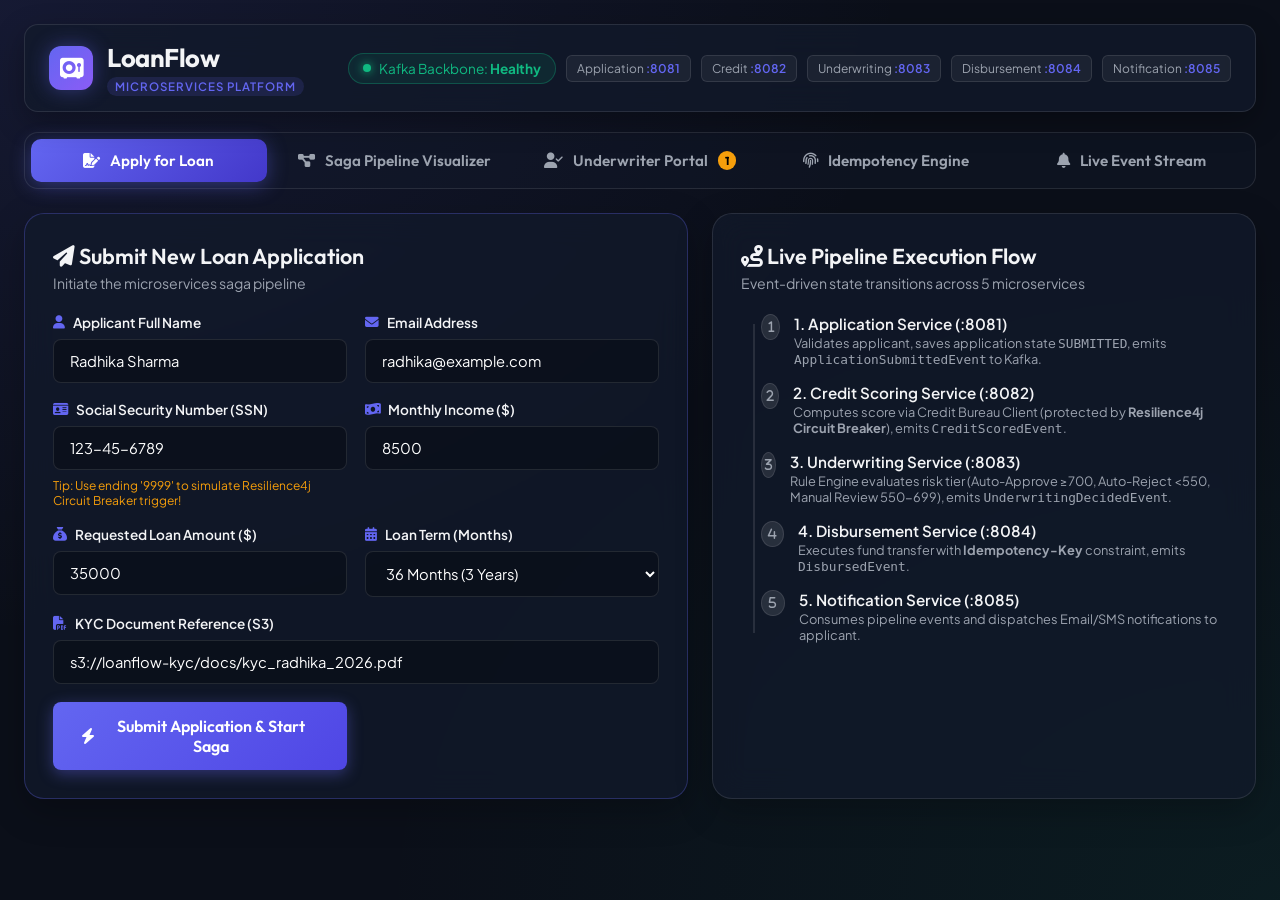
==== frontend/index.html @ d10fabea "v1" ====
<!DOCTYPE html>
<html lang="en">
<head>
    <meta charset="UTF-8">
    <meta name="viewport" content="width=device-width, initial-scale=1.0">
    <title>LoanFlow — Microservices Loan Origination & Underwriting Platform</title>
    <!-- Google Fonts & FontAwesome -->
    <link rel="preconnect" href="https://fonts.googleapis.com">
    <link rel="preconnect" href="https://fonts.gstatic.com" crossorigin>
    <link href="https://fonts.googleapis.com/css2?family=Outfit:wght@300;400;500;600;700&family=Plus+Jakarta+Sans:wght@400;500;600;700&display=swap" rel="stylesheet">
    <link rel="stylesheet" href="https://cdnjs.cloudflare.com/ajax/libs/font-awesome/6.4.0/css/all.min.css">
    <link rel="stylesheet" href="styles.css">
</head>
<body>
    <!-- App Container -->
    <div class="app-container">
        <!-- Sidebar Header / Brand -->
        <header class="navbar">
            <div class="brand">
                <div class="brand-icon">
                    <i class="fa-solid fa-vault"></i>
                </div>
                <div class="brand-text">
                    <h1>LoanFlow</h1>
                    <span class="brand-badge">Microservices Platform</span>
                </div>
            </div>

            <!-- Global Status Bar -->
            <div class="pipeline-status-bar">
                <div class="status-indicator active">
                    <span class="pulse-dot"></span>
                    <span>Kafka Backbone: <strong>Healthy</strong></span>
                </div>
                <div class="service-pill" title="Port 8081">Application <span>:8081</span></div>
                <div class="service-pill" title="Port 8082">Credit <span>:8082</span></div>
                <div class="service-pill" title="Port 8083">Underwriting <span>:8083</span></div>
                <div class="service-pill" title="Port 8084">Disbursement <span>:8084</span></div>
                <div class="service-pill" title="Port 8085">Notification <span>:8085</span></div>
            </div>
        </header>

        <!-- Navigation Tabs -->
        <nav class="tab-navigation">
            <button class="nav-btn active" data-tab="apply">
                <i class="fa-solid fa-file-signature"></i> Apply for Loan
            </button>
            <button class="nav-btn" data-tab="tracker">
                <i class="fa-solid fa-diagram-project"></i> Saga Pipeline Visualizer
            </button>
            <button class="nav-btn" data-tab="underwriting">
                <i class="fa-solid fa-user-check"></i> Underwriter Portal
                <span class="badge-count" id="pendingReviewCount">1</span>
            </button>
            <button class="nav-btn" data-tab="idempotency">
                <i class="fa-solid fa-fingerprint"></i> Idempotency Engine
            </button>
            <button class="nav-btn" data-tab="notifications">
                <i class="fa-solid fa-bell"></i> Live Event Stream
            </button>
        </nav>

        <!-- Main Content Body -->
        <main class="main-content">

            <!-- TAB 1: APPLY FOR LOAN -->
            <section id="tab-apply" class="tab-page active">
                <div class="grid-2col">
                    <div class="card card-glow">
                        <div class="card-header">
                            <h2><i class="fa-solid fa-paper-plane"></i> Submit New Loan Application</h2>
                            <p>Initiate the microservices saga pipeline</p>
                        </div>
                        <form id="loanForm" class="form-grid">
                            <div class="form-group">
                                <label for="applicantName"><i class="fa-solid fa-user"></i> Applicant Full Name</label>
                                <input type="text" id="applicantName" placeholder="e.g. Radhika Sharma" value="Radhika Sharma" required>
                            </div>
                            <div class="form-group">
                                <label for="applicantEmail"><i class="fa-solid fa-envelope"></i> Email Address</label>
                                <input type="email" id="applicantEmail" placeholder="radhika@example.com" value="radhika@example.com" required>
                            </div>
                            <div class="form-group">
                                <label for="applicantSsn"><i class="fa-solid fa-id-card"></i> Social Security Number (SSN)</label>
                                <input type="text" id="applicantSsn" placeholder="XXX-XX-6789" value="123-45-6789" required>
                                <small class="hint">Tip: Use ending '9999' to simulate Resilience4j Circuit Breaker trigger!</small>
                            </div>
                            <div class="form-group">
                                <label for="monthlyIncome"><i class="fa-solid fa-money-bill-wave"></i> Monthly Income ($)</label>
                                <input type="number" id="monthlyIncome" placeholder="8500" value="8500" required>
                            </div>
                            <div class="form-group">
                                <label for="requestedAmount"><i class="fa-solid fa-sack-dollar"></i> Requested Loan Amount ($)</label>
                                <input type="number" id="requestedAmount" placeholder="35000" value="35000" required>
                            </div>
                            <div class="form-group">
                                <label for="loanTerm"><i class="fa-solid fa-calendar-days"></i> Loan Term (Months)</label>
                                <select id="loanTerm">
                                    <option value="12">12 Months (1 Year)</option>
                                    <option value="24">24 Months (2 Years)</option>
                                    <option value="36" selected>36 Months (3 Years)</option>
                                    <option value="60">60 Months (5 Years)</option>
                                </select>
                            </div>
                            <div class="form-group full-width">
                                <label for="kycDocumentRef"><i class="fa-solid fa-file-pdf"></i> KYC Document Reference (S3)</label>
                                <input type="text" id="kycDocumentRef" value="s3://loanflow-kyc/docs/kyc_radhika_2026.pdf" readonly>
                            </div>
                            <div class="form-actions full-width">
                                <button type="submit" class="btn btn-primary btn-lg" id="submitAppBtn">
                                    <i class="fa-solid fa-bolt"></i> Submit Application & Start Saga
                                </button>
                            </div>
                        </form>
                    </div>

                    <!-- Quick Pipeline Preview -->
                    <div class="card card-dark">
                        <div class="card-header">
                            <h2><i class="fa-solid fa-route"></i> Live Pipeline Execution Flow</h2>
                            <p>Event-driven state transitions across 5 microservices</p>
                        </div>
                        <div class="timeline-stepper">
                            <div class="step-item" id="step-submitted">
                                <div class="step-icon"><i class="fa-solid fa-1"></i></div>
                                <div class="step-content">
                                    <h4>1. Application Service (:8081)</h4>
                                    <p>Validates applicant, saves application state <code>SUBMITTED</code>, emits <code>ApplicationSubmittedEvent</code> to Kafka.</p>
                                </div>
                            </div>
                            <div class="step-item" id="step-credit">
                                <div class="step-icon"><i class="fa-solid fa-2"></i></div>
                                <div class="step-content">
                                    <h4>2. Credit Scoring Service (:8082)</h4>
                                    <p>Computes score via Credit Bureau Client (protected by <strong>Resilience4j Circuit Breaker</strong>), emits <code>CreditScoredEvent</code>.</p>
                                </div>
                            </div>
                            <div class="step-item" id="step-underwriting">
                                <div class="step-icon"><i class="fa-solid fa-3"></i></div>
                                <div class="step-content">
                                    <h4>3. Underwriting Service (:8083)</h4>
                                    <p>Rule Engine evaluates risk tier (Auto-Approve ≥700, Auto-Reject &lt;550, Manual Review 550-699), emits <code>UnderwritingDecidedEvent</code>.</p>
                                </div>
                            </div>
                            <div class="step-item" id="step-disbursement">
                                <div class="step-icon"><i class="fa-solid fa-4"></i></div>
                                <div class="step-content">
                                    <h4>4. Disbursement Service (:8084)</h4>
                                    <p>Executes fund transfer with <strong>Idempotency-Key</strong> constraint, emits <code>DisbursedEvent</code>.</p>
                                </div>
                            </div>
                            <div class="step-item" id="step-notification">
                                <div class="step-icon"><i class="fa-solid fa-5"></i></div>
                                <div class="step-content">
                                    <h4>5. Notification Service (:8085)</h4>
                                    <p>Consumes pipeline events and dispatches Email/SMS notifications to applicant.</p>
                                </div>
                            </div>
                        </div>
                    </div>
                </div>
            </section>

            <!-- TAB 2: SAGA PIPELINE VISUALIZER -->
            <section id="tab-tracker" class="tab-page">
                <div class="card card-glow">
                    <div class="card-header flex-between">
                        <div>
                            <h2><i class="fa-solid fa-diagram-project"></i> Active Application Saga Pipeline Visualizer</h2>
                            <p>Track real-time event propagation and state transitions across Kafka topics</p>
                        </div>
                        <div class="action-buttons">
                            <button class="btn btn-secondary btn-sm" id="refreshApplicationsBtn">
                                <i class="fa-solid fa-rotate-right"></i> Refresh Applications
                            </button>
                        </div>
                    </div>

                    <!-- Application Selector -->
                    <div class="app-selector-bar">
                        <label><i class="fa-solid fa-list-check"></i> Select Application ID:</label>
                        <select id="activeAppSelector" class="select-styled">
                            <!-- Populated dynamically -->
                        </select>
                    </div>

                    <!-- Visual Stage Stepper Cards -->
                    <div class="saga-visualizer-grid" id="sagaVisualizerGrid">
                        <!-- Rendered by JS -->
                    </div>

                    <!-- Event Payload JSON Inspection -->
                    <div class="json-inspector-box">
                        <div class="json-header">
                            <span><i class="fa-solid fa-code"></i> Live Kafka Topic Event Payload (JSON)</span>
                            <span class="topic-tag" id="currentTopicTag">Topic: loan-application-submitted</span>
                        </div>
                        <pre id="jsonPayloadDisplay">Select an application above to inspect the emitted Kafka event data.</pre>
                    </div>
                </div>
            </section>

            <!-- TAB 3: UNDERWRITER PORTAL -->
            <section id="tab-underwriting" class="tab-page">
                <div class="card">
                    <div class="card-header">
                        <h2><i class="fa-solid fa-user-check"></i> Underwriter Manual Review Portal</h2>
                        <p>Evaluate applications flagged in score range <strong>550 – 699</strong> requiring human decision</p>
                    </div>

                    <div class="table-responsive">
                        <table class="data-table">
                            <thead>
                                <tr>
                                    <th>App ID</th>
                                    <th>Applicant</th>
                                    <th>Credit Score</th>
                                    <th>Income ($)</th>
                                    <th>Requested ($)</th>
                                    <th>Status</th>
                                    <th>Action</th>
                                </tr>
                            </thead>
                            <tbody id="underwritingTableBody">
                                <!-- Populated dynamically -->
                            </tbody>
                        </table>
                    </div>
                </div>

                <!-- Decision Modal / Card -->
                <div class="card card-glow margin-top" id="manualDecisionCard" style="display:none;">
                    <div class="card-header">
                        <h3><i class="fa-solid fa-gavel"></i> Manual Underwriting Decision Form</h3>
                        <p id="decidingAppLabel">Application #102 — Applicant: Radhika Sharma</p>
                    </div>
                    <form id="manualDecisionForm" class="form-grid">
                        <input type="hidden" id="modalAppId">
                        <div class="form-group">
                            <label><i class="fa-solid fa-scale-balanced"></i> Decision Status</label>
                            <select id="decisionStatus">
                                <option value="APPROVED">APPROVED</option>
                                <option value="REJECTED">REJECTED</option>
                            </select>
                        </div>
                        <div class="form-group">
                            <label><i class="fa-solid fa-dollar-sign"></i> Approved Loan Amount ($)</label>
                            <input type="number" id="decisionApprovedAmount" value="30000">
                        </div>
                        <div class="form-group">
                            <label><i class="fa-solid fa-percent"></i> Interest Rate (%)</label>
                            <input type="number" step="0.1" id="decisionInterestRate" value="6.8">
                        </div>
                        <div class="form-group full-width">
                            <label><i class="fa-solid fa-comment-medical"></i> Decision Notes</label>
                            <textarea id="decisionNotes" rows="2">Approved after manual verification of tax returns and steady monthly income.</textarea>
                        </div>
                        <div class="form-actions full-width">
                            <button type="submit" class="btn btn-success"><i class="fa-solid fa-check"></i> Submit Decision & Emit Event</button>
                        </div>
                    </form>
                </div>
            </section>

            <!-- TAB 4: IDEMPOTENCY ENGINE -->
            <section id="tab-idempotency" class="tab-page">
                <div class="card card-glow">
                    <div class="card-header">
                        <h2><i class="fa-solid fa-fingerprint"></i> Financial Idempotency Engine & Retry Simulator</h2>
                        <p>Demonstrates how the Disbursement Service prevents duplicate transfers using <code>Idempotency-Key</code></p>
                    </div>

                    <div class="idempotency-demo-grid">
                        <div class="idempotency-control-card">
                            <h3><i class="fa-solid fa-vial"></i> Test Transfer Request</h3>
                            <form id="idempotencyForm" class="form-grid">
                                <div class="form-group full-width">
                                    <label><i class="fa-solid fa-key"></i> Idempotency-Key Header</label>
                                    <input type="text" id="idemKeyInput" value="IDEM-TEST-884920" required>
                                </div>
                                <div class="form-group">
                                    <label>Application ID</label>
                                    <input type="number" id="idemAppId" value="101" required>
                                </div>
                                <div class="form-group">
                                    <label>Disbursement Amount ($)</label>
                                    <input type="number" id="idemAmount" value="35000" required>
                                </div>
                                <div class="form-group full-width">
                                    <label>Bank Account Number</label>
                                    <input type="text" id="idemAccount" value="ACCT-9876543210" required>
                                </div>
                                <div class="form-actions full-width gap-10">
                                    <button type="submit" class="btn btn-primary" id="sendIdemBtn">
                                        <i class="fa-solid fa-paper-plane"></i> Send Disbursement Request #1
                                    </button>
                                    <button type="button" class="btn btn-warning" id="retryIdemBtn">
                                        <i class="fa-solid fa-arrows-rotate"></i> Simulate Network Retry (Same Key)
                                    </button>
                                </div>
                            </form>
                        </div>

                        <!-- Response Console -->
                        <div class="idempotency-console-card">
                            <h3><i class="fa-solid fa-terminal"></i> Disbursement Engine Response Console</h3>
                            <div class="console-box" id="idemConsoleBox">
                                <div class="console-line info">[System] Idempotency Engine ready. Send a request above to test.</div>
                            </div>
                        </div>
                    </div>
                </div>
            </section>

            <!-- TAB 5: LIVE NOTIFICATION FEED -->
            <section id="tab-notifications" class="tab-page">
                <div class="card">
                    <div class="card-header flex-between">
                        <div>
                            <h2><i class="fa-solid fa-bell"></i> Asynchronous Notification Event Stream</h2>
                            <p>Live messages dispatched by Notification Service listening to Kafka topics</p>
                        </div>
                        <button class="btn btn-secondary btn-sm" id="clearNotificationsBtn">
                            <i class="fa-solid fa-trash"></i> Clear Stream
                        </button>
                    </div>

                    <div class="notification-stream" id="notificationStream">
                        <!-- Populated dynamically -->
                    </div>
                </div>
            </section>

        </main>
    </div>

    <script src="app.js"></script>
</body>
</html>
---- frontend/styles.css ----
/* ==========================================================================
   LoanFlow Modern UI Design System
   ========================================================================== */

:root {
    --bg-dark: #0b0f19;
    --bg-card: rgba(18, 26, 43, 0.75);
    --bg-card-hover: rgba(26, 37, 60, 0.85);
    --border-color: rgba(255, 255, 255, 0.1);
    --border-glow: rgba(99, 102, 241, 0.3);
    
    --primary: #6366f1;
    --primary-hover: #4f46e5;
    --primary-glow: rgba(99, 102, 241, 0.4);
    
    --success: #10b981;
    --success-bg: rgba(16, 185, 129, 0.15);
    --warning: #f59e0b;
    --warning-bg: rgba(245, 158, 11, 0.15);
    --danger: #ef4444;
    --danger-bg: rgba(239, 68, 68, 0.15);
    --info: #3b82f6;

    --text-main: #f3f4f6;
    --text-muted: #9ca3af;
    --text-dim: #6b7280;

    --font-heading: 'Outfit', sans-serif;
    --font-body: 'Plus Jakarta Sans', sans-serif;
    
    --radius-sm: 8px;
    --radius-md: 14px;
    --radius-lg: 20px;
    --transition: all 0.25s cubic-bezier(0.4, 0, 0.2, 1);
}

* {
    margin: 0;
    padding: 0;
    box-sizing: border-box;
}

body {
    font-family: var(--font-body);
    background: var(--bg-dark);
    color: var(--text-main);
    min-height: 100vh;
    background-image: 
        radial-gradient(at 0% 0%, rgba(99, 102, 241, 0.12) 0px, transparent 50%),
        radial-gradient(at 100% 100%, rgba(16, 185, 129, 0.08) 0px, transparent 50%);
    background-attachment: fixed;
}

.app-container {
    max-width: 1380px;
    margin: 0 auto;
    padding: 24px;
}

/* Navbar & Brand */
.navbar {
    display: flex;
    justify-content: space-between;
    align-items: center;
    padding: 16px 24px;
    background: var(--bg-card);
    backdrop-filter: blur(16px);
    border: 1px solid var(--border-color);
    border-radius: var(--radius-md);
    margin-bottom: 20px;
    box-shadow: 0 10px 30px rgba(0, 0, 0, 0.3);
}

.brand {
    display: flex;
    align-items: center;
    gap: 14px;
}

.brand-icon {
    width: 44px;
    height: 44px;
    background: linear-gradient(135deg, var(--primary), #8b5cf6);
    border-radius: 12px;
    display: flex;
    align-items: center;
    justify-content: center;
    font-size: 1.3rem;
    color: #fff;
    box-shadow: 0 0 20px var(--primary-glow);
}

.brand-text h1 {
    font-family: var(--font-heading);
    font-size: 1.6rem;
    font-weight: 700;
    letter-spacing: -0.5px;
}

.brand-badge {
    font-size: 0.72rem;
    text-transform: uppercase;
    letter-spacing: 1px;
    color: var(--primary);
    background: rgba(99, 102, 241, 0.15);
    padding: 2px 8px;
    border-radius: 20px;
    font-weight: 600;
}

.pipeline-status-bar {
    display: flex;
    align-items: center;
    gap: 10px;
}

.status-indicator {
    display: flex;
    align-items: center;
    gap: 8px;
    font-size: 0.85rem;
    background: rgba(16, 185, 129, 0.1);
    border: 1px solid rgba(16, 185, 129, 0.3);
    color: var(--success);
    padding: 6px 14px;
    border-radius: 30px;
}

.pulse-dot {
    width: 8px;
    height: 8px;
    background-color: var(--success);
    border-radius: 50%;
    box-shadow: 0 0 10px var(--success);
    animation: pulse 1.8s infinite;
}

@keyframes pulse {
    0% { transform: scale(0.95); box-shadow: 0 0 0 0 rgba(16, 185, 129, 0.7); }
    70% { transform: scale(1); box-shadow: 0 0 0 8px rgba(16, 185, 129, 0); }
    100% { transform: scale(0.95); box-shadow: 0 0 0 0 rgba(16, 185, 129, 0); }
}

.service-pill {
    font-size: 0.75rem;
    background: rgba(255, 255, 255, 0.05);
    border: 1px solid var(--border-color);
    padding: 5px 10px;
    border-radius: 6px;
    color: var(--text-muted);
}
.service-pill span {
    color: var(--primary);
    font-weight: 600;
}

/* Tabs Navigation */
.tab-navigation {
    display: flex;
    gap: 10px;
    margin-bottom: 24px;
    background: rgba(18, 26, 43, 0.4);
    padding: 6px;
    border-radius: var(--radius-md);
    border: 1px solid var(--border-color);
}

.nav-btn {
    flex: 1;
    display: flex;
    align-items: center;
    justify-content: center;
    gap: 10px;
    padding: 12px 18px;
    background: transparent;
    border: none;
    color: var(--text-muted);
    font-family: var(--font-heading);
    font-size: 0.95rem;
    font-weight: 600;
    border-radius: 10px;
    cursor: pointer;
    transition: var(--transition);
}

.nav-btn:hover {
    color: var(--text-main);
    background: rgba(255, 255, 255, 0.05);
}

.nav-btn.active {
    color: #fff;
    background: linear-gradient(135deg, var(--primary), #4338ca);
    box-shadow: 0 4px 20px var(--primary-glow);
}

.badge-count {
    background: var(--warning);
    color: #000;
    font-size: 0.72rem;
    font-weight: 700;
    padding: 2px 7px;
    border-radius: 10px;
}

/* Tab Sections */
.tab-page {
    display: none;
    animation: fadeIn 0.3s ease;
}

.tab-page.active {
    display: block;
}

@keyframes fadeIn {
    from { opacity: 0; transform: translateY(8px); }
    to { opacity: 1; transform: translateY(0); }
}

/* Cards & Layout */
.card {
    background: var(--bg-card);
    backdrop-filter: blur(16px);
    border: 1px solid var(--border-color);
    border-radius: var(--radius-lg);
    padding: 28px;
    box-shadow: 0 12px 35px rgba(0, 0, 0, 0.25);
    margin-bottom: 24px;
}

.card-glow {
    border-color: var(--border-glow);
}

.card-header {
    margin-bottom: 22px;
}
.card-header h2, .card-header h3 {
    font-family: var(--font-heading);
    font-size: 1.35rem;
    font-weight: 600;
    margin-bottom: 4px;
}
.card-header p {
    color: var(--text-muted);
    font-size: 0.88rem;
}

.grid-2col {
    display: grid;
    grid-template-columns: 1.1fr 0.9fr;
    gap: 24px;
}

/* Forms */
.form-grid {
    display: grid;
    grid-template-columns: 1fr 1fr;
    gap: 18px;
}

.form-group {
    display: flex;
    flex-direction: column;
    gap: 8px;
}

.form-group.full-width {
    grid-column: 1 / -1;
}

.form-group label {
    font-size: 0.85rem;
    font-weight: 600;
    color: var(--text-main);
    display: flex;
    align-items: center;
    gap: 8px;
}
.form-group label i {
    color: var(--primary);
}

input, select, textarea {
    width: 100%;
    padding: 12px 16px;
    background: rgba(11, 15, 25, 0.7);
    border: 1px solid var(--border-color);
    border-radius: var(--radius-sm);
    color: #fff;
    font-family: var(--font-body);
    font-size: 0.92rem;
    transition: var(--transition);
}

input:focus, select:focus, textarea:focus {
    outline: none;
    border-color: var(--primary);
    box-shadow: 0 0 12px var(--primary-glow);
}

.hint {
    font-size: 0.75rem;
    color: var(--warning);
}

/* Buttons */
.btn {
    display: inline-flex;
    align-items: center;
    justify-content: center;
    gap: 8px;
    padding: 12px 22px;
    font-family: var(--font-heading);
    font-size: 0.92rem;
    font-weight: 600;
    border-radius: var(--radius-sm);
    border: none;
    cursor: pointer;
    transition: var(--transition);
}

.btn-primary {
    background: linear-gradient(135deg, var(--primary), var(--primary-hover));
    color: #fff;
    box-shadow: 0 4px 15px var(--primary-glow);
}
.btn-primary:hover {
    transform: translateY(-2px);
    box-shadow: 0 6px 22px var(--primary-glow);
}

.btn-success {
    background: linear-gradient(135deg, #10b981, #059669);
    color: #fff;
}

.btn-warning {
    background: linear-gradient(135deg, #f59e0b, #d97706);
    color: #000;
}

.btn-secondary {
    background: rgba(255, 255, 255, 0.08);
    color: var(--text-main);
}
.btn-secondary:hover {
    background: rgba(255, 255, 255, 0.15);
}

.btn-sm {
    padding: 8px 14px;
    font-size: 0.82rem;
}

.btn-lg {
    padding: 14px 28px;
    font-size: 1rem;
    width: 100%;
}

/* Stepper Timeline */
.timeline-stepper {
    display: flex;
    flex-direction: column;
    gap: 16px;
    position: relative;
    padding-left: 20px;
}
.timeline-stepper::before {
    content: '';
    position: absolute;
    left: 12px;
    top: 10px;
    bottom: 10px;
    width: 2px;
    background: var(--border-color);
}

.step-item {
    display: flex;
    gap: 14px;
    position: relative;
    z-index: 1;
}

.step-icon {
    width: 26px;
    height: 26px;
    background: rgba(255, 255, 255, 0.1);
    border: 1px solid var(--border-color);
    border-radius: 50%;
    display: flex;
    align-items: center;
    justify-content: center;
    font-size: 0.75rem;
    font-weight: 700;
    color: var(--text-muted);
}

.step-item.completed .step-icon {
    background: var(--success);
    color: #fff;
    border-color: var(--success);
}
.step-item.active .step-icon {
    background: var(--primary);
    color: #fff;
    box-shadow: 0 0 12px var(--primary);
}

.step-content h4 {
    font-size: 0.95rem;
    font-weight: 600;
    margin-bottom: 2px;
}
.step-content p {
    font-size: 0.8rem;
    color: var(--text-muted);
}

/* Saga Visualizer */
.app-selector-bar {
    display: flex;
    align-items: center;
    gap: 14px;
    margin-bottom: 24px;
    background: rgba(11, 15, 25, 0.6);
    padding: 12px 18px;
    border-radius: var(--radius-sm);
    border: 1px solid var(--border-color);
}

.select-styled {
    width: auto;
    min-width: 260px;
}

.saga-visualizer-grid {
    display: grid;
    grid-template-columns: repeat(4, 1fr);
    gap: 16px;
    margin-bottom: 24px;
}

.saga-node-card {
    background: rgba(11, 15, 25, 0.6);
    border: 1px solid var(--border-color);
    border-radius: var(--radius-md);
    padding: 18px;
    transition: var(--transition);
}

.saga-node-card.success {
    border-color: var(--success);
    background: rgba(16, 185, 129, 0.05);
}
.saga-node-card.warning {
    border-color: var(--warning);
    background: rgba(245, 158, 11, 0.05);
}
.saga-node-card.danger {
    border-color: var(--danger);
    background: rgba(239, 68, 68, 0.05);
}

.node-header {
    display: flex;
    justify-content: space-between;
    align-items: center;
    margin-bottom: 12px;
}
.node-title {
    font-size: 0.9rem;
    font-weight: 600;
}
.badge-status {
    font-size: 0.7rem;
    font-weight: 700;
    padding: 3px 8px;
    border-radius: 12px;
    text-transform: uppercase;
}
.badge-status.success { background: var(--success-bg); color: var(--success); }
.badge-status.warning { background: var(--warning-bg); color: var(--warning); }
.badge-status.danger { background: var(--danger-bg); color: var(--danger); }

.node-body {
    font-size: 0.82rem;
    color: var(--text-muted);
    display: flex;
    flex-direction: column;
    gap: 6px;
}

.json-inspector-box {
    background: #060911;
    border: 1px solid var(--border-color);
    border-radius: var(--radius-md);
    padding: 16px;
}

.json-header {
    display: flex;
    justify-content: space-between;
    margin-bottom: 10px;
    font-size: 0.85rem;
    color: var(--text-muted);
}
.topic-tag {
    color: var(--primary);
    font-weight: 600;
}

pre {
    font-family: monospace;
    font-size: 0.85rem;
    color: #38bdf8;
    overflow-x: auto;
    white-space: pre-wrap;
}

/* Data Table */
.table-responsive {
    overflow-x: auto;
}

.data-table {
    width: 100%;
    border-collapse: collapse;
    font-size: 0.9rem;
}

.data-table th, .data-table td {
    padding: 14px 18px;
    text-align: left;
    border-bottom: 1px solid var(--border-color);
}

.data-table th {
    background: rgba(255, 255, 255, 0.03);
    color: var(--text-muted);
    font-weight: 600;
    font-size: 0.82rem;
    text-transform: uppercase;
}

/* Idempotency Console */
.idempotency-demo-grid {
    display: grid;
    grid-template-columns: 1fr 1fr;
    gap: 24px;
}

.console-box {
    background: #060911;
    border: 1px solid var(--border-color);
    border-radius: var(--radius-sm);
    padding: 14px;
    font-family: monospace;
    font-size: 0.85rem;
    min-height: 280px;
    max-height: 380px;
    overflow-y: auto;
}

.console-line {
    margin-bottom: 8px;
    line-height: 1.4;
}
.console-line.info { color: #38bdf8; }
.console-line.success { color: var(--success); }
.console-line.warning { color: var(--warning); font-weight: bold; }
.console-line.error { color: var(--danger); }

/* Notifications Stream */
.notification-stream {
    display: flex;
    flex-direction: column;
    gap: 12px;
}

.notification-card {
    display: flex;
    align-items: flex-start;
    gap: 14px;
    background: rgba(11, 15, 25, 0.6);
    border: 1px solid var(--border-color);
    border-radius: var(--radius-md);
    padding: 16px;
    transition: var(--transition);
}

.notification-icon {
    width: 36px;
    height: 36px;
    border-radius: 10px;
    background: rgba(99, 102, 241, 0.15);
    color: var(--primary);
    display: flex;
    align-items: center;
    justify-content: center;
    font-size: 1rem;
    flex-shrink: 0;
}

.notification-content h5 {
    font-size: 0.9rem;
    font-weight: 600;
    margin-bottom: 4px;
}
.notification-content p {
    font-size: 0.83rem;
    color: var(--text-muted);
    margin-bottom: 6px;
}
.notification-meta {
    font-size: 0.72rem;
    color: var(--text-dim);
}

.flex-between {
    display: flex;
    justify-content: space-between;
    align-items: center;
}
.gap-10 { gap: 10px; }
.margin-top { margin-top: 24px; }
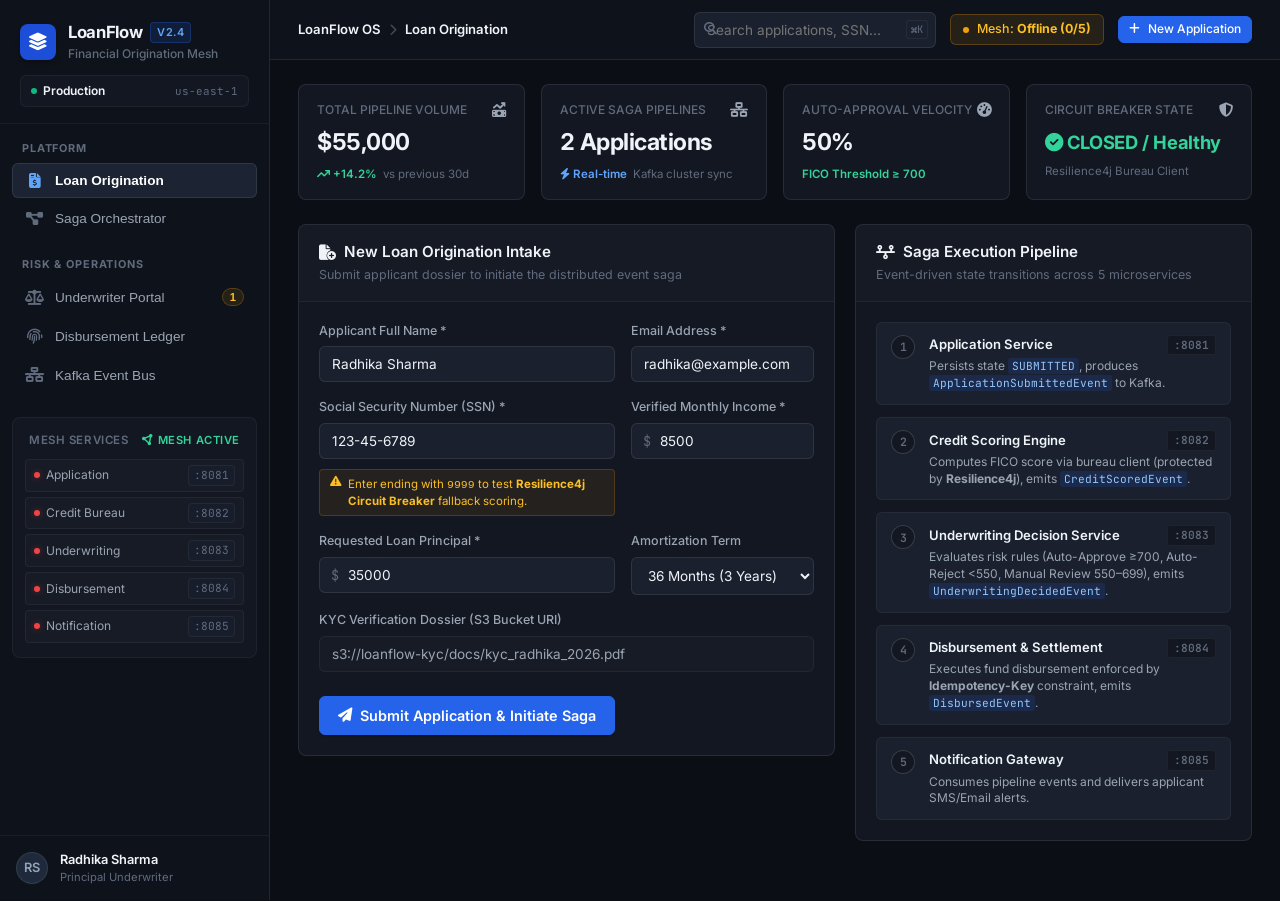
==== commit 2b5c8390: "entity persistence and scoring logic fix" ====
--- a/frontend/index.html
+++ b/frontend/index.html
@@ -3,334 +3,547 @@
 <head>
     <meta charset="UTF-8">
     <meta name="viewport" content="width=device-width, initial-scale=1.0">
-    <title>LoanFlow — Microservices Loan Origination & Underwriting Platform</title>
+    <title>LoanFlow — Enterprise Loan Origination & Underwriting Platform</title>
     <!-- Google Fonts & FontAwesome -->
     <link rel="preconnect" href="https://fonts.googleapis.com">
     <link rel="preconnect" href="https://fonts.gstatic.com" crossorigin>
-    <link href="https://fonts.googleapis.com/css2?family=Outfit:wght@300;400;500;600;700&family=Plus+Jakarta+Sans:wght@400;500;600;700&display=swap" rel="stylesheet">
+    <link href="https://fonts.googleapis.com/css2?family=Inter:wght@300;400;500;600;700&family=JetBrains+Mono:wght@400;500;600&display=swap" rel="stylesheet">
     <link rel="stylesheet" href="https://cdnjs.cloudflare.com/ajax/libs/font-awesome/6.4.0/css/all.min.css">
     <link rel="stylesheet" href="styles.css">
 </head>
 <body>
-    <!-- App Container -->
-    <div class="app-container">
-        <!-- Sidebar Header / Brand -->
-        <header class="navbar">
-            <div class="brand">
-                <div class="brand-icon">
-                    <i class="fa-solid fa-vault"></i>
-                </div>
-                <div class="brand-text">
-                    <h1>LoanFlow</h1>
-                    <span class="brand-badge">Microservices Platform</span>
+    <div class="app-layout">
+        <!-- ================================================================
+             1. Left Navigation Sidebar
+             ================================================================ -->
+        <aside class="app-sidebar">
+            <div class="sidebar-header">
+                <div class="brand-wrapper">
+                    <div class="brand-emblem">
+                        <i class="fa-solid fa-layer-group"></i>
+                    </div>
+                    <div class="brand-details">
+                        <div class="brand-title">
+                            LoanFlow
+                            <span class="brand-version">v2.4</span>
+                        </div>
+                        <span class="brand-subtitle">Financial Origination Mesh</span>
+                    </div>
+                </div>
+
+                <div class="env-badge">
+                    <span class="env-indicator">
+                        <span class="env-dot"></span>
+                        Production
+                    </span>
+                    <span style="font-family:var(--font-mono); font-size:0.68rem; color:var(--text-tertiary);">us-east-1</span>
                 </div>
             </div>
 
-            <!-- Global Status Bar -->
-            <div class="pipeline-status-bar">
-                <div class="status-indicator active">
-                    <span class="pulse-dot"></span>
-                    <span>Kafka Backbone: <strong>Healthy</strong></span>
-                </div>
-                <div class="service-pill" title="Port 8081">Application <span>:8081</span></div>
-                <div class="service-pill" title="Port 8082">Credit <span>:8082</span></div>
-                <div class="service-pill" title="Port 8083">Underwriting <span>:8083</span></div>
-                <div class="service-pill" title="Port 8084">Disbursement <span>:8084</span></div>
-                <div class="service-pill" title="Port 8085">Notification <span>:8085</span></div>
+            <nav class="sidebar-nav">
+                <div>
+                    <div class="nav-group-title">Platform</div>
+                    <div class="nav-group">
+                        <button class="nav-link nav-btn active" data-tab="apply">
+                            <i class="fa-solid fa-file-invoice-dollar"></i>
+                            <span>Loan Origination</span>
+                        </button>
+                        <button class="nav-link nav-btn" data-tab="tracker">
+                            <i class="fa-solid fa-diagram-project"></i>
+                            <span>Saga Orchestrator</span>
+                        </button>
+                    </div>
+                </div>
+
+                <div>
+                    <div class="nav-group-title">Risk & Operations</div>
+                    <div class="nav-group">
+                        <button class="nav-link nav-btn" data-tab="underwriting">
+                            <i class="fa-solid fa-scale-balanced"></i>
+                            <span>Underwriter Portal</span>
+                            <span class="nav-badge-pill" id="pendingReviewCount">1</span>
+                        </button>
+                        <button class="nav-link nav-btn" data-tab="idempotency">
+                            <i class="fa-solid fa-fingerprint"></i>
+                            <span>Disbursement Ledger</span>
+                        </button>
+                        <button class="nav-link nav-btn" data-tab="notifications">
+                            <i class="fa-solid fa-network-wired"></i>
+                            <span>Kafka Event Bus</span>
+                        </button>
+                    </div>
+                </div>
+
+                <!-- Microservices Mesh Topology -->
+                <div class="topology-panel">
+                    <div class="topology-header">
+                        <span>Mesh Services</span>
+                        <span class="mesh-status-indicator"><i class="fa-solid fa-circle-nodes"></i> Mesh Active</span>
+                    </div>
+                    <div class="service-list">
+                        <div class="service-row" id="pill-8081" title="Application Service">
+                            <div class="svc-meta">
+                                <span class="svc-dot"></span>
+                                <span>Application</span>
+                            </div>
+                            <span class="svc-port">:8081</span>
+                        </div>
+                        <div class="service-row" id="pill-8082" title="Credit Scoring Service">
+                            <div class="svc-meta">
+                                <span class="svc-dot"></span>
+                                <span>Credit Bureau</span>
+                            </div>
+                            <span class="svc-port">:8082</span>
+                        </div>
+                        <div class="service-row" id="pill-8083" title="Underwriting Service">
+                            <div class="svc-meta">
+                                <span class="svc-dot"></span>
+                                <span>Underwriting</span>
+                            </div>
+                            <span class="svc-port">:8083</span>
+                        </div>
+                        <div class="service-row" id="pill-8084" title="Disbursement Service">
+                            <div class="svc-meta">
+                                <span class="svc-dot"></span>
+                                <span>Disbursement</span>
+                            </div>
+                            <span class="svc-port">:8084</span>
+                        </div>
+                        <div class="service-row" id="pill-8085" title="Notification Service">
+                            <div class="svc-meta">
+                                <span class="svc-dot"></span>
+                                <span>Notification</span>
+                            </div>
+                            <span class="svc-port">:8085</span>
+                        </div>
+                    </div>
+                </div>
+            </nav>
+
+            <div class="sidebar-footer">
+                <div class="user-avatar">RS</div>
+                <div class="user-info">
+                    <span class="user-name">Radhika Sharma</span>
+                    <span class="user-role">Principal Underwriter</span>
+                </div>
             </div>
-        </header>
-
-        <!-- Navigation Tabs -->
-        <nav class="tab-navigation">
-            <button class="nav-btn active" data-tab="apply">
-                <i class="fa-solid fa-file-signature"></i> Apply for Loan
-            </button>
-            <button class="nav-btn" data-tab="tracker">
-                <i class="fa-solid fa-diagram-project"></i> Saga Pipeline Visualizer
-            </button>
-            <button class="nav-btn" data-tab="underwriting">
-                <i class="fa-solid fa-user-check"></i> Underwriter Portal
-                <span class="badge-count" id="pendingReviewCount">1</span>
-            </button>
-            <button class="nav-btn" data-tab="idempotency">
-                <i class="fa-solid fa-fingerprint"></i> Idempotency Engine
-            </button>
-            <button class="nav-btn" data-tab="notifications">
-                <i class="fa-solid fa-bell"></i> Live Event Stream
-            </button>
-        </nav>
-
-        <!-- Main Content Body -->
-        <main class="main-content">
-
-            <!-- TAB 1: APPLY FOR LOAN -->
-            <section id="tab-apply" class="tab-page active">
-                <div class="grid-2col">
-                    <div class="card card-glow">
+        </aside>
+
+        <!-- ================================================================
+             2. Main Application Workspace
+             ================================================================ -->
+        <main class="app-main">
+            <!-- Topbar -->
+            <header class="app-topbar">
+                <div class="topbar-left">
+                    <div class="breadcrumb-trail">
+                        <span>LoanFlow OS</span>
+                        <i class="fa-solid fa-chevron-right breadcrumb-separator"></i>
+                        <span id="activeBreadcrumbLabel">Loan Origination</span>
+                    </div>
+                </div>
+
+                <div class="topbar-right">
+                    <div class="quick-search-box">
+                        <i class="fa-solid fa-magnifying-glass"></i>
+                        <input type="text" class="quick-search-input" placeholder="Search applications, SSN...">
+                        <span class="kbd-shortcut">⌘K</span>
+                    </div>
+
+                    <div class="global-health-tag active" id="globalBackendStatus">
+                        <span class="health-pulse-dot"></span>
+                        <span id="backendStatusText">Mesh: <strong>Online (5/5)</strong></span>
+                    </div>
+
+                    <button class="btn btn-primary btn-sm" id="topbarNewAppBtn">
+                        <i class="fa-solid fa-plus"></i> New Application
+                    </button>
+                </div>
+            </header>
+
+            <div class="content-container">
+                <!-- KPI Metrics Summary Strip -->
+                <section class="kpi-strip">
+                    <div class="kpi-card">
+                        <div class="kpi-title-row">
+                            <span>TOTAL PIPELINE VOLUME</span>
+                            <i class="fa-solid fa-money-bill-trend-up kpi-icon"></i>
+                        </div>
+                        <div class="kpi-value" id="kpiTotalVolume">$110,000</div>
+                        <div class="kpi-meta">
+                            <span class="kpi-tag-good"><i class="fa-solid fa-arrow-trend-up"></i> +14.2%</span>
+                            <span>vs previous 30d</span>
+                        </div>
+                    </div>
+
+                    <div class="kpi-card">
+                        <div class="kpi-title-row">
+                            <span>ACTIVE SAGA PIPELINES</span>
+                            <i class="fa-solid fa-network-wired kpi-icon"></i>
+                        </div>
+                        <div class="kpi-value" id="kpiActiveCount">2 Applications</div>
+                        <div class="kpi-meta">
+                            <span class="kpi-tag-info"><i class="fa-solid fa-bolt"></i> Real-time</span>
+                            <span>Kafka cluster sync</span>
+                        </div>
+                    </div>
+
+                    <div class="kpi-card">
+                        <div class="kpi-title-row">
+                            <span>AUTO-APPROVAL VELOCITY</span>
+                            <i class="fa-solid fa-gauge-high kpi-icon"></i>
+                        </div>
+                        <div class="kpi-value" id="kpiApprovalRate">75.0%</div>
+                        <div class="kpi-meta">
+                            <span class="kpi-tag-good">FICO Threshold ≥ 700</span>
+                        </div>
+                    </div>
+
+                    <div class="kpi-card">
+                        <div class="kpi-title-row">
+                            <span>CIRCUIT BREAKER STATE</span>
+                            <i class="fa-solid fa-shield-halved kpi-icon"></i>
+                        </div>
+                        <div class="kpi-value" style="font-size:1.15rem; color:var(--status-success-text); padding-top:4px;" id="kpiCircuitBreaker">
+                            <i class="fa-solid fa-circle-check"></i> CLOSED / Healthy
+                        </div>
+                        <div class="kpi-meta">
+                            <span>Resilience4j Bureau Client</span>
+                        </div>
+                    </div>
+                </section>
+
+                <!-- ============================================================
+                     TAB 1: LOAN ORIGINATION INTAKE
+                     ============================================================ -->
+                <section id="tab-apply" class="tab-page active">
+                    <div class="grid-2col">
+                        <!-- Left: Intake Form -->
+                        <div class="card">
+                            <div class="card-header">
+                                <div class="card-header-left">
+                                    <h3><i class="fa-solid fa-file-circle-plus"></i> New Loan Origination Intake</h3>
+                                    <p>Submit applicant dossier to initiate the distributed event saga</p>
+                                </div>
+                            </div>
+                            <div class="card-body">
+                                <form id="loanForm" class="form-grid">
+                                    <div class="form-group">
+                                        <label for="applicantName">Applicant Full Name *</label>
+                                        <input type="text" id="applicantName" placeholder="e.g. Radhika Sharma" value="Radhika Sharma" required>
+                                    </div>
+
+                                    <div class="form-group">
+                                        <label for="applicantEmail">Email Address *</label>
+                                        <input type="email" id="applicantEmail" placeholder="applicant@domain.com" value="radhika@example.com" required>
+                                    </div>
+
+                                    <div class="form-group">
+                                        <label for="applicantSsn">Social Security Number (SSN) *</label>
+                                        <input type="text" id="applicantSsn" placeholder="123-45-6789" value="123-45-6789" required>
+                                        <div class="hint-callout warning">
+                                            <i class="fa-solid fa-triangle-exclamation"></i>
+                                            <span>Enter ending with <code>9999</code> to test <strong>Resilience4j Circuit Breaker</strong> fallback scoring.</span>
+                                        </div>
+                                    </div>
+
+                                    <div class="form-group">
+                                        <label for="monthlyIncome">Verified Monthly Income *</label>
+                                        <div class="input-with-prefix">
+                                            <span class="input-prefix">$</span>
+                                            <input type="number" id="monthlyIncome" placeholder="8500" value="8500" required>
+                                        </div>
+                                    </div>
+
+                                    <div class="form-group">
+                                        <label for="requestedAmount">Requested Loan Principal *</label>
+                                        <div class="input-with-prefix">
+                                            <span class="input-prefix">$</span>
+                                            <input type="number" id="requestedAmount" placeholder="35000" value="35000" required>
+                                        </div>
+                                    </div>
+
+                                    <div class="form-group">
+                                        <label for="loanTerm">Amortization Term</label>
+                                        <select id="loanTerm">
+                                            <option value="12">12 Months (1 Year)</option>
+                                            <option value="24">24 Months (2 Years)</option>
+                                            <option value="36" selected>36 Months (3 Years)</option>
+                                            <option value="60">60 Months (5 Years)</option>
+                                        </select>
+                                    </div>
+
+                                    <div class="form-group full-width">
+                                        <label for="kycDocumentRef">KYC Verification Dossier (S3 Bucket URI)</label>
+                                        <input type="text" id="kycDocumentRef" value="s3://loanflow-kyc/docs/kyc_radhika_2026.pdf" readonly>
+                                    </div>
+
+                                    <div class="form-actions full-width">
+                                        <button type="submit" class="btn btn-primary btn-lg" id="submitAppBtn" style="width:100%;">
+                                            <i class="fa-solid fa-paper-plane"></i> Submit Application & Initiate Saga
+                                        </button>
+                                    </div>
+                                </form>
+                            </div>
+                        </div>
+
+                        <!-- Right: Pipeline State Machine Stepper -->
+                        <div class="card">
+                            <div class="card-header">
+                                <div class="card-header-left">
+                                    <h3><i class="fa-solid fa-timeline"></i> Saga Execution Pipeline</h3>
+                                    <p>Event-driven state transitions across 5 microservices</p>
+                                </div>
+                            </div>
+                            <div class="card-body">
+                                <div class="execution-stepper">
+                                    <div class="exec-step" id="step-submitted">
+                                        <div class="step-seq">1</div>
+                                        <div class="step-details">
+                                            <h4>Application Service <span class="step-port-tag">:8081</span></h4>
+                                            <p>Persists state <code>SUBMITTED</code>, produces <code>ApplicationSubmittedEvent</code> to Kafka.</p>
+                                        </div>
+                                    </div>
+
+                                    <div class="exec-step" id="step-credit">
+                                        <div class="step-seq">2</div>
+                                        <div class="step-details">
+                                            <h4>Credit Scoring Engine <span class="step-port-tag">:8082</span></h4>
+                                            <p>Computes FICO score via bureau client (protected by <strong>Resilience4j</strong>), emits <code>CreditScoredEvent</code>.</p>
+                                        </div>
+                                    </div>
+
+                                    <div class="exec-step" id="step-underwriting">
+                                        <div class="step-seq">3</div>
+                                        <div class="step-details">
+                                            <h4>Underwriting Decision Service <span class="step-port-tag">:8083</span></h4>
+                                            <p>Evaluates risk rules (Auto-Approve ≥700, Auto-Reject &lt;550, Manual Review 550–699), emits <code>UnderwritingDecidedEvent</code>.</p>
+                                        </div>
+                                    </div>
+
+                                    <div class="exec-step" id="step-disbursement">
+                                        <div class="step-seq">4</div>
+                                        <div class="step-details">
+                                            <h4>Disbursement & Settlement <span class="step-port-tag">:8084</span></h4>
+                                            <p>Executes fund disbursement enforced by <strong>Idempotency-Key</strong> constraint, emits <code>DisbursedEvent</code>.</p>
+                                        </div>
+                                    </div>
+
+                                    <div class="exec-step" id="step-notification">
+                                        <div class="step-seq">5</div>
+                                        <div class="step-details">
+                                            <h4>Notification Gateway <span class="step-port-tag">:8085</span></h4>
+                                            <p>Consumes pipeline events and delivers applicant SMS/Email alerts.</p>
+                                        </div>
+                                    </div>
+                                </div>
+                            </div>
+                        </div>
+                    </div>
+                </section>
+
+                <!-- ============================================================
+                     TAB 2: SAGA PIPELINE VISUALIZER
+                     ============================================================ -->
+                <section id="tab-tracker" class="tab-page">
+                    <div class="card">
                         <div class="card-header">
-                            <h2><i class="fa-solid fa-paper-plane"></i> Submit New Loan Application</h2>
-                            <p>Initiate the microservices saga pipeline</p>
-                        </div>
-                        <form id="loanForm" class="form-grid">
-                            <div class="form-group">
-                                <label for="applicantName"><i class="fa-solid fa-user"></i> Applicant Full Name</label>
-                                <input type="text" id="applicantName" placeholder="e.g. Radhika Sharma" value="Radhika Sharma" required>
-                            </div>
-                            <div class="form-group">
-                                <label for="applicantEmail"><i class="fa-solid fa-envelope"></i> Email Address</label>
-                                <input type="email" id="applicantEmail" placeholder="radhika@example.com" value="radhika@example.com" required>
-                            </div>
-                            <div class="form-group">
-                                <label for="applicantSsn"><i class="fa-solid fa-id-card"></i> Social Security Number (SSN)</label>
-                                <input type="text" id="applicantSsn" placeholder="XXX-XX-6789" value="123-45-6789" required>
-                                <small class="hint">Tip: Use ending '9999' to simulate Resilience4j Circuit Breaker trigger!</small>
-                            </div>
-                            <div class="form-group">
-                                <label for="monthlyIncome"><i class="fa-solid fa-money-bill-wave"></i> Monthly Income ($)</label>
-                                <input type="number" id="monthlyIncome" placeholder="8500" value="8500" required>
-                            </div>
-                            <div class="form-group">
-                                <label for="requestedAmount"><i class="fa-solid fa-sack-dollar"></i> Requested Loan Amount ($)</label>
-                                <input type="number" id="requestedAmount" placeholder="35000" value="35000" required>
-                            </div>
-                            <div class="form-group">
-                                <label for="loanTerm"><i class="fa-solid fa-calendar-days"></i> Loan Term (Months)</label>
-                                <select id="loanTerm">
-                                    <option value="12">12 Months (1 Year)</option>
-                                    <option value="24">24 Months (2 Years)</option>
-                                    <option value="36" selected>36 Months (3 Years)</option>
-                                    <option value="60">60 Months (5 Years)</option>
+                            <div class="card-header-left">
+                                <h3><i class="fa-solid fa-diagram-project"></i> Distributed Transaction Trace</h3>
+                                <p>Inspect distributed saga orchestration and Kafka event payloads in real-time</p>
+                            </div>
+                            <div>
+                                <button class="btn btn-secondary btn-sm" id="refreshApplicationsBtn">
+                                    <i class="fa-solid fa-rotate-right"></i> Refresh
+                                </button>
+                            </div>
+                        </div>
+
+                        <div class="saga-toolbar">
+                            <div class="app-selector-group">
+                                <label><i class="fa-solid fa-hashtag"></i> Active Application:</label>
+                                <select id="activeAppSelector" class="select-styled">
+                                    <!-- Populated dynamically -->
                                 </select>
                             </div>
-                            <div class="form-group full-width">
-                                <label for="kycDocumentRef"><i class="fa-solid fa-file-pdf"></i> KYC Document Reference (S3)</label>
-                                <input type="text" id="kycDocumentRef" value="s3://loanflow-kyc/docs/kyc_radhika_2026.pdf" readonly>
-                            </div>
-                            <div class="form-actions full-width">
-                                <button type="submit" class="btn btn-primary btn-lg" id="submitAppBtn">
-                                    <i class="fa-solid fa-bolt"></i> Submit Application & Start Saga
+                        </div>
+
+                        <!-- 4 Stage Cards -->
+                        <div class="saga-visualizer-grid" id="sagaVisualizerGrid">
+                            <!-- Populated dynamically -->
+                        </div>
+
+                        <!-- Kafka Event Payload JSON Viewer -->
+                        <div class="json-inspector-box">
+                            <div class="json-header">
+                                <span><i class="fa-solid fa-code"></i> Kafka Event Payload Inspector</span>
+                                <span class="topic-tag" id="currentTopicTag">Topic: loan-application-submitted</span>
+                            </div>
+                            <pre id="jsonPayloadDisplay">Select a stage node above to inspect the emitted Kafka JSON message.</pre>
+                        </div>
+                    </div>
+                </section>
+
+                <!-- ============================================================
+                     TAB 3: UNDERWRITING WORKBENCH
+                     ============================================================ -->
+                <section id="tab-underwriting" class="tab-page">
+                    <div class="card">
+                        <div class="card-header">
+                            <div class="card-header-left">
+                                <h3><i class="fa-solid fa-scale-balanced"></i> Credit Underwriter Review Queue</h3>
+                                <p>Applications flagged in fair score tier (550 – 699) requiring human adjudication</p>
+                            </div>
+                        </div>
+
+                        <div class="table-responsive">
+                            <table class="data-table">
+                                <thead>
+                                    <tr>
+                                        <th>Application ID</th>
+                                        <th>Borrower</th>
+                                        <th>Credit Score & Tier</th>
+                                        <th>Monthly Income</th>
+                                        <th>Loan Requested</th>
+                                        <th>Underwriting State</th>
+                                        <th>Decision Action</th>
+                                    </tr>
+                                </thead>
+                                <tbody id="underwritingTableBody">
+                                    <!-- Populated dynamically -->
+                                </tbody>
+                            </table>
+                        </div>
+                    </div>
+
+                    <!-- Manual Decision Card -->
+                    <div class="card decision-card" id="manualDecisionCard" style="display:none;">
+                        <div class="card-header">
+                            <div class="card-header-left">
+                                <h3><i class="fa-solid fa-gavel"></i> Manual Underwriting Adjudication</h3>
+                                <p id="decidingAppLabel">Application #102 — Applicant: Aman Gupta</p>
+                            </div>
+                        </div>
+                        <div class="card-body">
+                            <form id="manualDecisionForm" class="form-grid">
+                                <input type="hidden" id="modalAppId">
+                                <div class="form-group">
+                                    <label>Decision Determination</label>
+                                    <select id="decisionStatus">
+                                        <option value="APPROVED">APPROVE APPLICATION</option>
+                                        <option value="REJECTED">REJECT APPLICATION</option>
+                                    </select>
+                                </div>
+                                <div class="form-group">
+                                    <label>Authorized Loan Amount ($)</label>
+                                    <input type="number" id="decisionApprovedAmount" value="30000">
+                                </div>
+                                <div class="form-group">
+                                    <label>Authorized Interest Rate (%)</label>
+                                    <input type="number" step="0.1" id="decisionInterestRate" value="6.8">
+                                </div>
+                                <div class="form-group full-width">
+                                    <label>Underwriter Decision Notes & Audit Rationale</label>
+                                    <textarea id="decisionNotes" rows="2">Approved after manual verification of tax returns and steady monthly income.</textarea>
+                                </div>
+                                <div class="form-actions full-width">
+                                    <button type="submit" class="btn btn-success btn-lg" style="width:100%;">
+                                        <i class="fa-solid fa-check"></i> Submit Determination & Produce Kafka Event
+                                    </button>
+                                </div>
+                            </form>
+                        </div>
+                    </div>
+                </section>
+
+                <!-- ============================================================
+                     TAB 4: IDEMPOTENCY ENGINE & LEDGER
+                     ============================================================ -->
+                <section id="tab-idempotency" class="tab-page">
+                    <div class="card">
+                        <div class="card-header">
+                            <div class="card-header-left">
+                                <h3><i class="fa-solid fa-fingerprint"></i> Financial Idempotency Engine & Retry Simulator</h3>
+                                <p>Demonstrates RFC 7231 double-charge prevention using <code>Idempotency-Key</code> in PostgreSQL</p>
+                            </div>
+                        </div>
+
+                        <div class="idempotency-demo-grid">
+                            <!-- Left: Request form -->
+                            <div style="background:var(--surface-elevated); padding:18px; border-radius:var(--radius-sm); border:1px solid var(--border-subtle);">
+                                <h4 style="font-size:0.85rem; font-weight:600; margin-bottom:14px; color:var(--text-primary);">
+                                    <i class="fa-solid fa-flask"></i> Fund Disbursement Simulator
+                                </h4>
+                                <form id="idempotencyForm" class="form-grid">
+                                    <div class="form-group full-width">
+                                        <div style="display:flex; justify-content:space-between; align-items:center;">
+                                            <label><i class="fa-solid fa-key"></i> Idempotency-Key Header *</label>
+                                            <button type="button" class="btn btn-secondary btn-sm" id="genUuidBtn" style="padding:2px 8px; font-size:0.7rem;">
+                                                <i class="fa-solid fa-arrows-rotate"></i> New Key
+                                            </button>
+                                        </div>
+                                        <input type="text" id="idemKeyInput" value="IDEM-TEST-884920" style="font-family:var(--font-mono); font-size:0.8rem;" required>
+                                    </div>
+                                    <div class="form-group">
+                                        <label>Application ID</label>
+                                        <input type="number" id="idemAppId" value="101" required>
+                                    </div>
+                                    <div class="form-group">
+                                        <label>Disbursement Amount ($)</label>
+                                        <input type="number" id="idemAmount" value="35000" required>
+                                    </div>
+                                    <div class="form-group full-width">
+                                        <label>Target Bank Account</label>
+                                        <input type="text" id="idemAccount" value="ACCT-9876543210" style="font-family:var(--font-mono);" required>
+                                    </div>
+                                    <div class="form-actions full-width" style="display:flex; flex-direction:column; gap:8px;">
+                                        <button type="submit" class="btn btn-primary" id="sendIdemBtn" style="width:100%;">
+                                            <i class="fa-solid fa-paper-plane"></i> 1. Execute Disbursement Request
+                                        </button>
+                                        <button type="button" class="btn btn-warning" id="retryIdemBtn" style="width:100%;">
+                                            <i class="fa-solid fa-repeat"></i> 2. Simulate Network Retry (Same Key)
+                                        </button>
+                                    </div>
+                                </form>
+                            </div>
+
+                            <!-- Right: Console box -->
+                            <div>
+                                <h4 style="font-size:0.85rem; font-weight:600; margin-bottom:14px; color:var(--text-primary); display:flex; justify-content:space-between; align-items:center;">
+                                    <span><i class="fa-solid fa-terminal"></i> Disbursement Service Live Audit Console</span>
+                                    <span style="font-family:var(--font-mono); font-size:0.7rem; color:var(--text-tertiary);">Port :8084</span>
+                                </h4>
+                                <div class="console-box" id="idemConsoleBox">
+                                    <div class="console-line info">[System] Idempotency Engine operational. Submit a request on the left to verify idempotency logging.</div>
+                                </div>
+                            </div>
+                        </div>
+                    </div>
+                </section>
+
+                <!-- ============================================================
+                     TAB 5: NOTIFICATION FEED & EVENT BUS
+                     ============================================================ -->
+                <section id="tab-notifications" class="tab-page">
+                    <div class="card">
+                        <div class="card-header">
+                            <div class="card-header-left">
+                                <h3><i class="fa-solid fa-network-wired"></i> Kafka Distributed Event Consumer Stream</h3>
+                                <p>Live notification events consumed asynchronously from Apache Kafka topics</p>
+                            </div>
+                            <div>
+                                <button class="btn btn-secondary btn-sm" id="clearNotificationsBtn">
+                                    <i class="fa-solid fa-trash-can"></i> Clear Stream
                                 </button>
                             </div>
-                        </form>
-                    </div>
-
-                    <!-- Quick Pipeline Preview -->
-                    <div class="card card-dark">
-                        <div class="card-header">
-                            <h2><i class="fa-solid fa-route"></i> Live Pipeline Execution Flow</h2>
-                            <p>Event-driven state transitions across 5 microservices</p>
-                        </div>
-                        <div class="timeline-stepper">
-                            <div class="step-item" id="step-submitted">
-                                <div class="step-icon"><i class="fa-solid fa-1"></i></div>
-                                <div class="step-content">
-                                    <h4>1. Application Service (:8081)</h4>
-                                    <p>Validates applicant, saves application state <code>SUBMITTED</code>, emits <code>ApplicationSubmittedEvent</code> to Kafka.</p>
-                                </div>
-                            </div>
-                            <div class="step-item" id="step-credit">
-                                <div class="step-icon"><i class="fa-solid fa-2"></i></div>
-                                <div class="step-content">
-                                    <h4>2. Credit Scoring Service (:8082)</h4>
-                                    <p>Computes score via Credit Bureau Client (protected by <strong>Resilience4j Circuit Breaker</strong>), emits <code>CreditScoredEvent</code>.</p>
-                                </div>
-                            </div>
-                            <div class="step-item" id="step-underwriting">
-                                <div class="step-icon"><i class="fa-solid fa-3"></i></div>
-                                <div class="step-content">
-                                    <h4>3. Underwriting Service (:8083)</h4>
-                                    <p>Rule Engine evaluates risk tier (Auto-Approve ≥700, Auto-Reject &lt;550, Manual Review 550-699), emits <code>UnderwritingDecidedEvent</code>.</p>
-                                </div>
-                            </div>
-                            <div class="step-item" id="step-disbursement">
-                                <div class="step-icon"><i class="fa-solid fa-4"></i></div>
-                                <div class="step-content">
-                                    <h4>4. Disbursement Service (:8084)</h4>
-                                    <p>Executes fund transfer with <strong>Idempotency-Key</strong> constraint, emits <code>DisbursedEvent</code>.</p>
-                                </div>
-                            </div>
-                            <div class="step-item" id="step-notification">
-                                <div class="step-icon"><i class="fa-solid fa-5"></i></div>
-                                <div class="step-content">
-                                    <h4>5. Notification Service (:8085)</h4>
-                                    <p>Consumes pipeline events and dispatches Email/SMS notifications to applicant.</p>
-                                </div>
-                            </div>
-                        </div>
-                    </div>
-                </div>
-            </section>
-
-            <!-- TAB 2: SAGA PIPELINE VISUALIZER -->
-            <section id="tab-tracker" class="tab-page">
-                <div class="card card-glow">
-                    <div class="card-header flex-between">
-                        <div>
-                            <h2><i class="fa-solid fa-diagram-project"></i> Active Application Saga Pipeline Visualizer</h2>
-                            <p>Track real-time event propagation and state transitions across Kafka topics</p>
-                        </div>
-                        <div class="action-buttons">
-                            <button class="btn btn-secondary btn-sm" id="refreshApplicationsBtn">
-                                <i class="fa-solid fa-rotate-right"></i> Refresh Applications
-                            </button>
-                        </div>
-                    </div>
-
-                    <!-- Application Selector -->
-                    <div class="app-selector-bar">
-                        <label><i class="fa-solid fa-list-check"></i> Select Application ID:</label>
-                        <select id="activeAppSelector" class="select-styled">
+                        </div>
+
+                        <div class="notification-stream" id="notificationStream">
                             <!-- Populated dynamically -->
-                        </select>
-                    </div>
-
-                    <!-- Visual Stage Stepper Cards -->
-                    <div class="saga-visualizer-grid" id="sagaVisualizerGrid">
-                        <!-- Rendered by JS -->
-                    </div>
-
-                    <!-- Event Payload JSON Inspection -->
-                    <div class="json-inspector-box">
-                        <div class="json-header">
-                            <span><i class="fa-solid fa-code"></i> Live Kafka Topic Event Payload (JSON)</span>
-                            <span class="topic-tag" id="currentTopicTag">Topic: loan-application-submitted</span>
-                        </div>
-                        <pre id="jsonPayloadDisplay">Select an application above to inspect the emitted Kafka event data.</pre>
-                    </div>
-                </div>
-            </section>
-
-            <!-- TAB 3: UNDERWRITER PORTAL -->
-            <section id="tab-underwriting" class="tab-page">
-                <div class="card">
-                    <div class="card-header">
-                        <h2><i class="fa-solid fa-user-check"></i> Underwriter Manual Review Portal</h2>
-                        <p>Evaluate applications flagged in score range <strong>550 – 699</strong> requiring human decision</p>
-                    </div>
-
-                    <div class="table-responsive">
-                        <table class="data-table">
-                            <thead>
-                                <tr>
-                                    <th>App ID</th>
-                                    <th>Applicant</th>
-                                    <th>Credit Score</th>
-                                    <th>Income ($)</th>
-                                    <th>Requested ($)</th>
-                                    <th>Status</th>
-                                    <th>Action</th>
-                                </tr>
-                            </thead>
-                            <tbody id="underwritingTableBody">
-                                <!-- Populated dynamically -->
-                            </tbody>
-                        </table>
-                    </div>
-                </div>
-
-                <!-- Decision Modal / Card -->
-                <div class="card card-glow margin-top" id="manualDecisionCard" style="display:none;">
-                    <div class="card-header">
-                        <h3><i class="fa-solid fa-gavel"></i> Manual Underwriting Decision Form</h3>
-                        <p id="decidingAppLabel">Application #102 — Applicant: Radhika Sharma</p>
-                    </div>
-                    <form id="manualDecisionForm" class="form-grid">
-                        <input type="hidden" id="modalAppId">
-                        <div class="form-group">
-                            <label><i class="fa-solid fa-scale-balanced"></i> Decision Status</label>
-                            <select id="decisionStatus">
-                                <option value="APPROVED">APPROVED</option>
-                                <option value="REJECTED">REJECTED</option>
-                            </select>
-                        </div>
-                        <div class="form-group">
-                            <label><i class="fa-solid fa-dollar-sign"></i> Approved Loan Amount ($)</label>
-                            <input type="number" id="decisionApprovedAmount" value="30000">
-                        </div>
-                        <div class="form-group">
-                            <label><i class="fa-solid fa-percent"></i> Interest Rate (%)</label>
-                            <input type="number" step="0.1" id="decisionInterestRate" value="6.8">
-                        </div>
-                        <div class="form-group full-width">
-                            <label><i class="fa-solid fa-comment-medical"></i> Decision Notes</label>
-                            <textarea id="decisionNotes" rows="2">Approved after manual verification of tax returns and steady monthly income.</textarea>
-                        </div>
-                        <div class="form-actions full-width">
-                            <button type="submit" class="btn btn-success"><i class="fa-solid fa-check"></i> Submit Decision & Emit Event</button>
-                        </div>
-                    </form>
-                </div>
-            </section>
-
-            <!-- TAB 4: IDEMPOTENCY ENGINE -->
-            <section id="tab-idempotency" class="tab-page">
-                <div class="card card-glow">
-                    <div class="card-header">
-                        <h2><i class="fa-solid fa-fingerprint"></i> Financial Idempotency Engine & Retry Simulator</h2>
-                        <p>Demonstrates how the Disbursement Service prevents duplicate transfers using <code>Idempotency-Key</code></p>
-                    </div>
-
-                    <div class="idempotency-demo-grid">
-                        <div class="idempotency-control-card">
-                            <h3><i class="fa-solid fa-vial"></i> Test Transfer Request</h3>
-                            <form id="idempotencyForm" class="form-grid">
-                                <div class="form-group full-width">
-                                    <label><i class="fa-solid fa-key"></i> Idempotency-Key Header</label>
-                                    <input type="text" id="idemKeyInput" value="IDEM-TEST-884920" required>
-                                </div>
-                                <div class="form-group">
-                                    <label>Application ID</label>
-                                    <input type="number" id="idemAppId" value="101" required>
-                                </div>
-                                <div class="form-group">
-                                    <label>Disbursement Amount ($)</label>
-                                    <input type="number" id="idemAmount" value="35000" required>
-                                </div>
-                                <div class="form-group full-width">
-                                    <label>Bank Account Number</label>
-                                    <input type="text" id="idemAccount" value="ACCT-9876543210" required>
-                                </div>
-                                <div class="form-actions full-width gap-10">
-                                    <button type="submit" class="btn btn-primary" id="sendIdemBtn">
-                                        <i class="fa-solid fa-paper-plane"></i> Send Disbursement Request #1
-                                    </button>
-                                    <button type="button" class="btn btn-warning" id="retryIdemBtn">
-                                        <i class="fa-solid fa-arrows-rotate"></i> Simulate Network Retry (Same Key)
-                                    </button>
-                                </div>
-                            </form>
-                        </div>
-
-                        <!-- Response Console -->
-                        <div class="idempotency-console-card">
-                            <h3><i class="fa-solid fa-terminal"></i> Disbursement Engine Response Console</h3>
-                            <div class="console-box" id="idemConsoleBox">
-                                <div class="console-line info">[System] Idempotency Engine ready. Send a request above to test.</div>
-                            </div>
-                        </div>
-                    </div>
-                </div>
-            </section>
-
-            <!-- TAB 5: LIVE NOTIFICATION FEED -->
-            <section id="tab-notifications" class="tab-page">
-                <div class="card">
-                    <div class="card-header flex-between">
-                        <div>
-                            <h2><i class="fa-solid fa-bell"></i> Asynchronous Notification Event Stream</h2>
-                            <p>Live messages dispatched by Notification Service listening to Kafka topics</p>
-                        </div>
-                        <button class="btn btn-secondary btn-sm" id="clearNotificationsBtn">
-                            <i class="fa-solid fa-trash"></i> Clear Stream
-                        </button>
-                    </div>
-
-                    <div class="notification-stream" id="notificationStream">
-                        <!-- Populated dynamically -->
-                    </div>
-                </div>
-            </section>
-
+                        </div>
+                    </div>
+                </section>
+            </div>
         </main>
     </div>
 
--- a/frontend/styles.css
+++ b/frontend/styles.css
@@ -1,527 +1,1169 @@
 /* ==========================================================================
-   LoanFlow Modern UI Design System
+   LoanFlow Enterprise Design System — Fintech Banking Grade UI
+   Inspired by Stripe Dashboard, Linear & Blend Loan Origination Systems
    ========================================================================== */
 
+@import url('https://fonts.googleapis.com/css2?family=Inter:wght@300;400;500;600;700&family=JetBrains+Mono:wght@400;500;600&display=swap');
+
 :root {
-    --bg-dark: #0b0f19;
-    --bg-card: rgba(18, 26, 43, 0.75);
-    --bg-card-hover: rgba(26, 37, 60, 0.85);
-    --border-color: rgba(255, 255, 255, 0.1);
-    --border-glow: rgba(99, 102, 241, 0.3);
+    /* Neutral Enterprise Color Hierarchy */
+    --canvas-bg: #0b0e14;
+    --sidebar-bg: #0e121a;
+    --surface-card: #131722;
+    --surface-card-hover: #171d2b;
+    --surface-card-active: #1c2333;
+    --surface-elevated: #1a202e;
     
-    --primary: #6366f1;
-    --primary-hover: #4f46e5;
-    --primary-glow: rgba(99, 102, 241, 0.4);
+    /* Precision 1px Borders */
+    --border-subtle: rgba(255, 255, 255, 0.05);
+    --border-default: rgba(255, 255, 255, 0.09);
+    --border-strong: rgba(255, 255, 255, 0.16);
+    --border-focus: #3b82f6;
+
+    /* Typographic Hierarchy */
+    --text-primary: #f0f3f8;
+    --text-secondary: #9aa4b2;
+    --text-tertiary: #606b7d;
+    --text-disabled: #414a58;
     
-    --success: #10b981;
-    --success-bg: rgba(16, 185, 129, 0.15);
-    --warning: #f59e0b;
-    --warning-bg: rgba(245, 158, 11, 0.15);
-    --danger: #ef4444;
-    --danger-bg: rgba(239, 68, 68, 0.15);
-    --info: #3b82f6;
-
-    --text-main: #f3f4f6;
-    --text-muted: #9ca3af;
-    --text-dim: #6b7280;
-
-    --font-heading: 'Outfit', sans-serif;
-    --font-body: 'Plus Jakarta Sans', sans-serif;
+    /* Corporate Precision Accents (No cartoonish neon glows) */
+    --brand-primary: #2563eb;
+    --brand-primary-hover: #1d4ed8;
+    --brand-primary-subtle: rgba(37, 99, 235, 0.12);
+    --brand-primary-border: rgba(37, 99, 235, 0.35);
+
+    /* Financial State Accents */
+    --status-success: #10b981;
+    --status-success-bg: rgba(16, 185, 129, 0.1);
+    --status-success-border: rgba(16, 185, 129, 0.25);
+    --status-success-text: #34d399;
+
+    --status-warning: #f59e0b;
+    --status-warning-bg: rgba(245, 158, 11, 0.1);
+    --status-warning-border: rgba(245, 158, 11, 0.25);
+    --status-warning-text: #fbbf24;
+
+    --status-danger: #ef4444;
+    --status-danger-bg: rgba(239, 68, 68, 0.1);
+    --status-danger-border: rgba(239, 68, 68, 0.25);
+    --status-danger-text: #f87171;
+
+    --status-info: #0284c7;
+    --status-info-bg: rgba(2, 132, 199, 0.1);
+    --status-info-border: rgba(2, 132, 199, 0.25);
+    --status-info-text: #38bdf8;
+
+    /* Fonts & Radii */
+    --font-sans: 'Inter', -apple-system, BlinkMacSystemFont, "Segoe UI", Roboto, sans-serif;
+    --font-mono: 'JetBrains Mono', ui-monospace, SFMono-Regular, Menlo, monospace;
     
-    --radius-sm: 8px;
-    --radius-md: 14px;
-    --radius-lg: 20px;
-    --transition: all 0.25s cubic-bezier(0.4, 0, 0.2, 1);
-}
-
-* {
+    --radius-xs: 4px;
+    --radius-sm: 6px;
+    --radius-md: 8px;
+    --radius-lg: 12px;
+    --radius-xl: 16px;
+
+    /* Shadows: Subtle and Layered */
+    --shadow-subtle: 0 1px 3px rgba(0, 0, 0, 0.3), 0 1px 2px rgba(0, 0, 0, 0.24);
+    --shadow-card: 0 4px 12px rgba(0, 0, 0, 0.25);
+    --shadow-dropdown: 0 12px 28px rgba(0, 0, 0, 0.45), 0 2px 4px rgba(0, 0, 0, 0.2);
+
+    --transition: all 0.15s cubic-bezier(0.4, 0, 0.2, 1);
+}
+
+/* Base Styles */
+*, *::before, *::after {
     margin: 0;
     padding: 0;
     box-sizing: border-box;
 }
 
 body {
-    font-family: var(--font-body);
-    background: var(--bg-dark);
-    color: var(--text-main);
+    font-family: var(--font-sans);
+    background-color: var(--canvas-bg);
+    color: var(--text-primary);
     min-height: 100vh;
-    background-image: 
-        radial-gradient(at 0% 0%, rgba(99, 102, 241, 0.12) 0px, transparent 50%),
-        radial-gradient(at 100% 100%, rgba(16, 185, 129, 0.08) 0px, transparent 50%);
-    background-attachment: fixed;
-}
-
-.app-container {
-    max-width: 1380px;
-    margin: 0 auto;
-    padding: 24px;
-}
-
-/* Navbar & Brand */
-.navbar {
-    display: flex;
+    line-height: 1.5;
+    -webkit-font-smoothing: antialiased;
+    -moz-osx-font-smoothing: grayscale;
+    overflow-x: hidden;
+}
+
+/* App Layout Grid: Sidebar + Main Content */
+.app-layout {
+    display: flex;
+    min-height: 100vh;
+    background-color: var(--canvas-bg);
+}
+
+/* ==========================================================================
+   1. Left Navigation Sidebar
+   ========================================================================== */
+.app-sidebar {
+    width: 270px;
+    background-color: var(--sidebar-bg);
+    border-right: 1px solid var(--border-default);
+    display: flex;
+    flex-direction: column;
+    position: sticky;
+    top: 0;
+    height: 100vh;
+    z-index: 100;
+    flex-shrink: 0;
+}
+
+.sidebar-header {
+    padding: 20px 20px 16px;
+    border-bottom: 1px solid var(--border-subtle);
+}
+
+.brand-wrapper {
+    display: flex;
+    align-items: center;
+    gap: 12px;
+}
+
+.brand-emblem {
+    width: 36px;
+    height: 36px;
+    background: #1d4ed8;
+    border-radius: var(--radius-md);
+    display: flex;
+    align-items: center;
+    justify-content: center;
+    color: #ffffff;
+    font-size: 1.1rem;
+    box-shadow: 0 2px 4px rgba(0, 0, 0, 0.3);
+}
+
+.brand-details {
+    display: flex;
+    flex-direction: column;
+}
+
+.brand-title {
+    font-size: 1.05rem;
+    font-weight: 700;
+    letter-spacing: -0.02em;
+    color: var(--text-primary);
+    display: flex;
+    align-items: center;
+    gap: 8px;
+}
+
+.brand-version {
+    font-size: 0.68rem;
+    font-weight: 600;
+    color: #60a5fa;
+    background: rgba(37, 99, 235, 0.15);
+    border: 1px solid rgba(37, 99, 235, 0.3);
+    padding: 1px 6px;
+    border-radius: var(--radius-xs);
+    letter-spacing: 0.04em;
+    text-transform: uppercase;
+}
+
+.brand-subtitle {
+    font-size: 0.75rem;
+    color: var(--text-tertiary);
+    font-weight: 500;
+}
+
+/* Environment Selector Badge */
+.env-badge {
+    margin-top: 12px;
+    display: flex;
+    align-items: center;
     justify-content: space-between;
-    align-items: center;
-    padding: 16px 24px;
-    background: var(--bg-card);
-    backdrop-filter: blur(16px);
-    border: 1px solid var(--border-color);
-    border-radius: var(--radius-md);
-    margin-bottom: 20px;
-    box-shadow: 0 10px 30px rgba(0, 0, 0, 0.3);
-}
-
-.brand {
-    display: flex;
-    align-items: center;
-    gap: 14px;
-}
-
-.brand-icon {
-    width: 44px;
-    height: 44px;
-    background: linear-gradient(135deg, var(--primary), #8b5cf6);
-    border-radius: 12px;
-    display: flex;
-    align-items: center;
-    justify-content: center;
-    font-size: 1.3rem;
-    color: #fff;
-    box-shadow: 0 0 20px var(--primary-glow);
-}
-
-.brand-text h1 {
-    font-family: var(--font-heading);
-    font-size: 1.6rem;
+    padding: 6px 10px;
+    background: var(--surface-card);
+    border: 1px solid var(--border-subtle);
+    border-radius: var(--radius-sm);
+    font-size: 0.75rem;
+    color: var(--text-secondary);
+}
+
+.env-indicator {
+    display: flex;
+    align-items: center;
+    gap: 6px;
+    font-weight: 600;
+    color: var(--text-primary);
+}
+
+.env-dot {
+    width: 6px;
+    height: 6px;
+    border-radius: 50%;
+    background-color: var(--status-success);
+}
+
+/* Sidebar Navigation Items */
+.sidebar-nav {
+    flex: 1;
+    overflow-y: auto;
+    padding: 16px 12px;
+    display: flex;
+    flex-direction: column;
+    gap: 20px;
+}
+
+.nav-group-title {
+    font-size: 0.68rem;
     font-weight: 700;
-    letter-spacing: -0.5px;
-}
-
-.brand-badge {
-    font-size: 0.72rem;
     text-transform: uppercase;
-    letter-spacing: 1px;
-    color: var(--primary);
-    background: rgba(99, 102, 241, 0.15);
-    padding: 2px 8px;
-    border-radius: 20px;
-    font-weight: 600;
-}
-
-.pipeline-status-bar {
-    display: flex;
-    align-items: center;
-    gap: 10px;
-}
-
-.status-indicator {
-    display: flex;
-    align-items: center;
-    gap: 8px;
+    letter-spacing: 0.08em;
+    color: var(--text-tertiary);
+    padding: 0 10px 6px;
+}
+
+.nav-group {
+    display: flex;
+    flex-direction: column;
+    gap: 3px;
+}
+
+.nav-link {
+    display: flex;
+    align-items: center;
+    gap: 12px;
+    padding: 9px 12px;
+    border-radius: var(--radius-sm);
+    color: var(--text-secondary);
+    text-decoration: none;
     font-size: 0.85rem;
-    background: rgba(16, 185, 129, 0.1);
-    border: 1px solid rgba(16, 185, 129, 0.3);
-    color: var(--success);
-    padding: 6px 14px;
-    border-radius: 30px;
-}
-
-.pulse-dot {
-    width: 8px;
-    height: 8px;
-    background-color: var(--success);
-    border-radius: 50%;
-    box-shadow: 0 0 10px var(--success);
-    animation: pulse 1.8s infinite;
-}
-
-@keyframes pulse {
-    0% { transform: scale(0.95); box-shadow: 0 0 0 0 rgba(16, 185, 129, 0.7); }
-    70% { transform: scale(1); box-shadow: 0 0 0 8px rgba(16, 185, 129, 0); }
-    100% { transform: scale(0.95); box-shadow: 0 0 0 0 rgba(16, 185, 129, 0); }
-}
-
-.service-pill {
-    font-size: 0.75rem;
-    background: rgba(255, 255, 255, 0.05);
-    border: 1px solid var(--border-color);
-    padding: 5px 10px;
-    border-radius: 6px;
-    color: var(--text-muted);
-}
-.service-pill span {
-    color: var(--primary);
-    font-weight: 600;
-}
-
-/* Tabs Navigation */
-.tab-navigation {
-    display: flex;
-    gap: 10px;
-    margin-bottom: 24px;
-    background: rgba(18, 26, 43, 0.4);
-    padding: 6px;
-    border-radius: var(--radius-md);
-    border: 1px solid var(--border-color);
-}
-
-.nav-btn {
-    flex: 1;
-    display: flex;
-    align-items: center;
-    justify-content: center;
-    gap: 10px;
-    padding: 12px 18px;
-    background: transparent;
-    border: none;
-    color: var(--text-muted);
-    font-family: var(--font-heading);
-    font-size: 0.95rem;
-    font-weight: 600;
-    border-radius: 10px;
+    font-weight: 500;
     cursor: pointer;
     transition: var(--transition);
-}
-
-.nav-btn:hover {
-    color: var(--text-main);
-    background: rgba(255, 255, 255, 0.05);
-}
-
-.nav-btn.active {
-    color: #fff;
-    background: linear-gradient(135deg, var(--primary), #4338ca);
-    box-shadow: 0 4px 20px var(--primary-glow);
-}
-
-.badge-count {
-    background: var(--warning);
-    color: #000;
-    font-size: 0.72rem;
-    font-weight: 700;
+    border: 1px solid transparent;
+    background: transparent;
+    width: 100%;
+    text-align: left;
+}
+
+.nav-link:hover {
+    color: var(--text-primary);
+    background-color: var(--surface-card);
+    border-color: var(--border-subtle);
+}
+
+.nav-link.active {
+    color: #ffffff;
+    background-color: var(--surface-card-active);
+    border-color: var(--border-default);
+    font-weight: 600;
+}
+
+.nav-link.active i {
+    color: #60a5fa;
+}
+
+.nav-link i {
+    font-size: 0.95rem;
+    width: 18px;
+    text-align: center;
+    color: var(--text-tertiary);
+    transition: var(--transition);
+}
+
+.nav-badge-pill {
+    margin-left: auto;
+    font-size: 0.7rem;
+    font-weight: 600;
     padding: 2px 7px;
     border-radius: 10px;
-}
-
-/* Tab Sections */
-.tab-page {
-    display: none;
-    animation: fadeIn 0.3s ease;
-}
-
-.tab-page.active {
-    display: block;
-}
-
-@keyframes fadeIn {
-    from { opacity: 0; transform: translateY(8px); }
-    to { opacity: 1; transform: translateY(0); }
-}
-
-/* Cards & Layout */
-.card {
-    background: var(--bg-card);
-    backdrop-filter: blur(16px);
-    border: 1px solid var(--border-color);
-    border-radius: var(--radius-lg);
-    padding: 28px;
-    box-shadow: 0 12px 35px rgba(0, 0, 0, 0.25);
-    margin-bottom: 24px;
-}
-
-.card-glow {
-    border-color: var(--border-glow);
-}
-
-.card-header {
-    margin-bottom: 22px;
-}
-.card-header h2, .card-header h3 {
-    font-family: var(--font-heading);
-    font-size: 1.35rem;
-    font-weight: 600;
-    margin-bottom: 4px;
-}
-.card-header p {
-    color: var(--text-muted);
-    font-size: 0.88rem;
-}
-
-.grid-2col {
-    display: grid;
-    grid-template-columns: 1.1fr 0.9fr;
-    gap: 24px;
-}
-
-/* Forms */
-.form-grid {
-    display: grid;
-    grid-template-columns: 1fr 1fr;
-    gap: 18px;
-}
-
-.form-group {
+    background: var(--status-warning-bg);
+    color: var(--status-warning-text);
+    border: 1px solid var(--status-warning-border);
+}
+
+/* Microservices Topology Panel in Sidebar */
+.topology-panel {
+    padding: 14px 12px;
+    background: var(--surface-card);
+    border: 1px solid var(--border-subtle);
+    border-radius: var(--radius-md);
+    margin: 4px 0;
+}
+
+.topology-header {
+    display: flex;
+    align-items: center;
+    justify-content: space-between;
+    font-size: 0.72rem;
+    font-weight: 600;
+    text-transform: uppercase;
+    letter-spacing: 0.05em;
+    color: var(--text-tertiary);
+    margin-bottom: 10px;
+    padding: 0 4px;
+}
+
+.mesh-status-indicator {
+    font-size: 0.7rem;
+    color: var(--status-success-text);
+    display: flex;
+    align-items: center;
+    gap: 4px;
+}
+
+.service-list {
     display: flex;
     flex-direction: column;
+    gap: 5px;
+}
+
+.service-row {
+    display: flex;
+    align-items: center;
+    justify-content: space-between;
+    padding: 5px 8px;
+    border-radius: var(--radius-xs);
+    font-size: 0.75rem;
+    background: rgba(255, 255, 255, 0.02);
+    border: 1px solid var(--border-subtle);
+}
+
+.service-row .svc-meta {
+    display: flex;
+    align-items: center;
+    gap: 6px;
+    color: var(--text-secondary);
+}
+
+.svc-dot {
+    width: 6px;
+    height: 6px;
+    border-radius: 50%;
+    background-color: var(--text-disabled);
+    transition: var(--transition);
+}
+
+.service-pill.online .svc-dot,
+.service-pill.online {
+    color: var(--status-success-text);
+}
+
+.service-row.online .svc-dot {
+    background-color: var(--status-success);
+    box-shadow: 0 0 6px rgba(16, 185, 129, 0.4);
+}
+
+.service-row.offline .svc-dot {
+    background-color: var(--status-danger);
+    box-shadow: 0 0 6px rgba(239, 68, 68, 0.4);
+}
+
+.svc-port {
+    font-family: var(--font-mono);
+    font-size: 0.7rem;
+    color: var(--text-tertiary);
+    background: var(--surface-card-hover);
+    padding: 1px 5px;
+    border-radius: var(--radius-xs);
+    border: 1px solid var(--border-subtle);
+}
+
+.service-row.online .svc-port {
+    color: var(--status-success-text);
+    border-color: var(--status-success-border);
+}
+
+/* Sidebar Footer Profile */
+.sidebar-footer {
+    padding: 14px 16px;
+    border-top: 1px solid var(--border-subtle);
+    display: flex;
+    align-items: center;
+    gap: 12px;
+}
+
+.user-avatar {
+    width: 32px;
+    height: 32px;
+    border-radius: 50%;
+    background: #1e293b;
+    border: 1px solid var(--border-default);
+    display: flex;
+    align-items: center;
+    justify-content: center;
+    font-size: 0.8rem;
+    font-weight: 600;
+    color: #94a3b8;
+}
+
+.user-info {
+    display: flex;
+    flex-direction: column;
+}
+
+.user-name {
+    font-size: 0.8rem;
+    font-weight: 600;
+    color: var(--text-primary);
+}
+
+.user-role {
+    font-size: 0.7rem;
+    color: var(--text-tertiary);
+}
+
+/* ==========================================================================
+   2. Main Work Area & Top Bar
+   ========================================================================== */
+.app-main {
+    flex: 1;
+    display: flex;
+    flex-direction: column;
+    min-width: 0;
+    overflow-y: auto;
+}
+
+/* Top App Bar */
+.app-topbar {
+    height: 60px;
+    background-color: var(--sidebar-bg);
+    border-bottom: 1px solid var(--border-default);
+    display: flex;
+    align-items: center;
+    justify-content: space-between;
+    padding: 0 28px;
+    position: sticky;
+    top: 0;
+    z-index: 90;
+    backdrop-filter: blur(8px);
+}
+
+.topbar-left {
+    display: flex;
+    align-items: center;
+    gap: 16px;
+}
+
+.breadcrumb-trail {
+    display: flex;
+    align-items: center;
     gap: 8px;
-}
-
-.form-group.full-width {
-    grid-column: 1 / -1;
-}
-
-.form-group label {
-    font-size: 0.85rem;
-    font-weight: 600;
-    color: var(--text-main);
+    font-size: 0.82rem;
+    color: var(--text-tertiary);
+}
+
+.breadcrumb-trail span {
+    color: var(--text-primary);
+    font-weight: 600;
+}
+
+.breadcrumb-separator {
+    color: var(--text-disabled);
+    font-size: 0.75rem;
+}
+
+.topbar-right {
+    display: flex;
+    align-items: center;
+    gap: 14px;
+}
+
+/* Global Mesh Health Tag */
+.global-health-tag {
     display: flex;
     align-items: center;
     gap: 8px;
-}
-.form-group label i {
-    color: var(--primary);
-}
-
-input, select, textarea {
-    width: 100%;
-    padding: 12px 16px;
-    background: rgba(11, 15, 25, 0.7);
-    border: 1px solid var(--border-color);
+    padding: 5px 12px;
     border-radius: var(--radius-sm);
-    color: #fff;
-    font-family: var(--font-body);
-    font-size: 0.92rem;
+    font-size: 0.78rem;
+    font-weight: 500;
+    background: var(--surface-card);
+    border: 1px solid var(--border-default);
+    color: var(--text-secondary);
+}
+
+.global-health-tag.active {
+    border-color: var(--status-success-border);
+    color: var(--status-success-text);
+    background: var(--status-success-bg);
+}
+
+.global-health-tag.offline {
+    border-color: var(--status-warning-border);
+    color: var(--status-warning-text);
+    background: var(--status-warning-bg);
+}
+
+.health-pulse-dot {
+    width: 6px;
+    height: 6px;
+    border-radius: 50%;
+    background-color: var(--status-success);
+    animation: gentle-pulse 2s infinite ease-in-out;
+}
+
+.global-health-tag.offline .health-pulse-dot {
+    background-color: var(--status-warning);
+}
+
+@keyframes gentle-pulse {
+    0%, 100% { opacity: 1; transform: scale(1); }
+    50% { opacity: 0.5; transform: scale(0.9); }
+}
+
+/* Quick Search Input */
+.quick-search-box {
+    position: relative;
+    display: flex;
+    align-items: center;
+}
+
+.quick-search-box i {
+    position: absolute;
+    left: 10px;
+    color: var(--text-tertiary);
+    font-size: 0.8rem;
+    pointer-events: none;
+}
+
+.quick-search-input {
+    background: var(--surface-card);
+    border: 1px solid var(--border-default);
+    border-radius: var(--radius-sm);
+    padding: 6px 36px 6px 28px;
+    color: var(--text-primary);
+    font-size: 0.8rem;
+    font-family: var(--font-sans);
+    width: 220px;
     transition: var(--transition);
 }
 
-input:focus, select:focus, textarea:focus {
+.quick-search-input:focus {
     outline: none;
-    border-color: var(--primary);
-    box-shadow: 0 0 12px var(--primary-glow);
-}
-
-.hint {
-    font-size: 0.75rem;
-    color: var(--warning);
-}
-
-/* Buttons */
+    border-color: var(--brand-primary);
+    width: 260px;
+    background: var(--surface-elevated);
+}
+
+.kbd-shortcut {
+    position: absolute;
+    right: 8px;
+    font-size: 0.65rem;
+    font-family: var(--font-mono);
+    color: var(--text-tertiary);
+    background: var(--surface-elevated);
+    border: 1px solid var(--border-subtle);
+    padding: 1px 4px;
+    border-radius: 3px;
+    pointer-events: none;
+}
+
+/* Button Component */
 .btn {
     display: inline-flex;
     align-items: center;
     justify-content: center;
     gap: 8px;
-    padding: 12px 22px;
-    font-family: var(--font-heading);
-    font-size: 0.92rem;
-    font-weight: 600;
+    padding: 7px 14px;
+    font-size: 0.82rem;
+    font-weight: 500;
+    font-family: var(--font-sans);
     border-radius: var(--radius-sm);
-    border: none;
     cursor: pointer;
     transition: var(--transition);
+    border: 1px solid transparent;
+    text-decoration: none;
+    line-height: 1.2;
+    white-space: nowrap;
 }
 
 .btn-primary {
-    background: linear-gradient(135deg, var(--primary), var(--primary-hover));
-    color: #fff;
-    box-shadow: 0 4px 15px var(--primary-glow);
-}
+    background-color: var(--brand-primary);
+    color: #ffffff;
+    border-color: var(--brand-primary);
+    box-shadow: 0 1px 2px rgba(0, 0, 0, 0.2);
+}
+
 .btn-primary:hover {
-    transform: translateY(-2px);
-    box-shadow: 0 6px 22px var(--primary-glow);
+    background-color: var(--brand-primary-hover);
+    border-color: var(--brand-primary-hover);
+}
+
+.btn-primary:disabled {
+    opacity: 0.6;
+    cursor: not-allowed;
+}
+
+.btn-secondary {
+    background-color: var(--surface-card);
+    color: var(--text-secondary);
+    border-color: var(--border-default);
+}
+
+.btn-secondary:hover {
+    background-color: var(--surface-card-hover);
+    color: var(--text-primary);
+    border-color: var(--border-strong);
 }
 
 .btn-success {
-    background: linear-gradient(135deg, #10b981, #059669);
-    color: #fff;
+    background-color: var(--status-success);
+    color: #ffffff;
+}
+
+.btn-success:hover {
+    background-color: #059669;
+}
+
+.btn-danger {
+    background-color: var(--status-danger-bg);
+    color: var(--status-danger-text);
+    border-color: var(--status-danger-border);
+}
+
+.btn-danger:hover {
+    background-color: rgba(239, 68, 68, 0.2);
 }
 
 .btn-warning {
-    background: linear-gradient(135deg, #f59e0b, #d97706);
-    color: #000;
-}
-
-.btn-secondary {
-    background: rgba(255, 255, 255, 0.08);
-    color: var(--text-main);
-}
-.btn-secondary:hover {
-    background: rgba(255, 255, 255, 0.15);
+    background-color: var(--status-warning-bg);
+    color: var(--status-warning-text);
+    border-color: var(--status-warning-border);
+}
+
+.btn-warning:hover {
+    background-color: rgba(245, 158, 11, 0.2);
 }
 
 .btn-sm {
-    padding: 8px 14px;
-    font-size: 0.82rem;
+    padding: 5px 10px;
+    font-size: 0.75rem;
 }
 
 .btn-lg {
-    padding: 14px 28px;
-    font-size: 1rem;
+    padding: 10px 18px;
+    font-size: 0.9rem;
+    font-weight: 600;
+}
+
+/* ==========================================================================
+   3. Content Body & KPI Strip
+   ========================================================================== */
+.content-container {
+    padding: 24px 28px 40px;
+    max-width: 1400px;
+    margin: 0 auto;
     width: 100%;
 }
 
-/* Stepper Timeline */
-.timeline-stepper {
-    display: flex;
-    flex-direction: column;
-    gap: 16px;
-    position: relative;
-    padding-left: 20px;
-}
-.timeline-stepper::before {
-    content: '';
-    position: absolute;
-    left: 12px;
-    top: 10px;
-    bottom: 10px;
-    width: 2px;
-    background: var(--border-color);
-}
-
-.step-item {
-    display: flex;
-    gap: 14px;
-    position: relative;
-    z-index: 1;
-}
-
-.step-icon {
-    width: 26px;
-    height: 26px;
-    background: rgba(255, 255, 255, 0.1);
-    border: 1px solid var(--border-color);
-    border-radius: 50%;
-    display: flex;
-    align-items: center;
-    justify-content: center;
-    font-size: 0.75rem;
-    font-weight: 700;
-    color: var(--text-muted);
-}
-
-.step-item.completed .step-icon {
-    background: var(--success);
-    color: #fff;
-    border-color: var(--success);
-}
-.step-item.active .step-icon {
-    background: var(--primary);
-    color: #fff;
-    box-shadow: 0 0 12px var(--primary);
-}
-
-.step-content h4 {
-    font-size: 0.95rem;
-    font-weight: 600;
-    margin-bottom: 2px;
-}
-.step-content p {
-    font-size: 0.8rem;
-    color: var(--text-muted);
-}
-
-/* Saga Visualizer */
-.app-selector-bar {
-    display: flex;
-    align-items: center;
-    gap: 14px;
-    margin-bottom: 24px;
-    background: rgba(11, 15, 25, 0.6);
-    padding: 12px 18px;
-    border-radius: var(--radius-sm);
-    border: 1px solid var(--border-color);
-}
-
-.select-styled {
-    width: auto;
-    min-width: 260px;
-}
-
-.saga-visualizer-grid {
+/* Financial Metric KPI Strip */
+.kpi-strip {
     display: grid;
     grid-template-columns: repeat(4, 1fr);
     gap: 16px;
     margin-bottom: 24px;
 }
 
-.saga-node-card {
-    background: rgba(11, 15, 25, 0.6);
-    border: 1px solid var(--border-color);
+.kpi-card {
+    background-color: var(--surface-card);
+    border: 1px solid var(--border-default);
     border-radius: var(--radius-md);
-    padding: 18px;
-    transition: var(--transition);
-}
-
-.saga-node-card.success {
-    border-color: var(--success);
-    background: rgba(16, 185, 129, 0.05);
-}
-.saga-node-card.warning {
-    border-color: var(--warning);
-    background: rgba(245, 158, 11, 0.05);
-}
-.saga-node-card.danger {
-    border-color: var(--danger);
-    background: rgba(239, 68, 68, 0.05);
-}
-
-.node-header {
-    display: flex;
-    justify-content: space-between;
-    align-items: center;
-    margin-bottom: 12px;
-}
-.node-title {
-    font-size: 0.9rem;
-    font-weight: 600;
-}
-.badge-status {
-    font-size: 0.7rem;
-    font-weight: 700;
-    padding: 3px 8px;
-    border-radius: 12px;
-    text-transform: uppercase;
-}
-.badge-status.success { background: var(--success-bg); color: var(--success); }
-.badge-status.warning { background: var(--warning-bg); color: var(--warning); }
-.badge-status.danger { background: var(--danger-bg); color: var(--danger); }
-
-.node-body {
-    font-size: 0.82rem;
-    color: var(--text-muted);
+    padding: 16px 18px;
     display: flex;
     flex-direction: column;
     gap: 6px;
-}
-
+    transition: var(--transition);
+}
+
+.kpi-card:hover {
+    border-color: var(--border-strong);
+    background-color: var(--surface-card-hover);
+}
+
+.kpi-title-row {
+    display: flex;
+    align-items: center;
+    justify-content: space-between;
+    font-size: 0.75rem;
+    font-weight: 500;
+    color: var(--text-tertiary);
+}
+
+.kpi-icon {
+    font-size: 0.9rem;
+    color: var(--text-secondary);
+}
+
+.kpi-value {
+    font-size: 1.45rem;
+    font-weight: 700;
+    color: var(--text-primary);
+    letter-spacing: -0.02em;
+    font-variant-numeric: tabular-nums;
+}
+
+.kpi-meta {
+    font-size: 0.72rem;
+    color: var(--text-tertiary);
+    display: flex;
+    align-items: center;
+    gap: 6px;
+}
+
+.kpi-tag-good {
+    color: var(--status-success-text);
+    font-weight: 600;
+}
+
+.kpi-tag-info {
+    color: #60a5fa;
+    font-weight: 600;
+}
+
+/* Tab Panels */
+.tab-page {
+    display: none;
+}
+
+.tab-page.active {
+    display: block;
+    animation: content-appear 0.2s cubic-bezier(0.16, 1, 0.3, 1);
+}
+
+@keyframes content-appear {
+    from { opacity: 0; transform: translateY(4px); }
+    to { opacity: 1; transform: translateY(0); }
+}
+
+/* Standard Enterprise Card */
+.card {
+    background-color: var(--surface-card);
+    border: 1px solid var(--border-default);
+    border-radius: var(--radius-md);
+    overflow: hidden;
+    margin-bottom: 20px;
+}
+
+.card-header {
+    padding: 16px 20px;
+    border-bottom: 1px solid var(--border-subtle);
+    display: flex;
+    align-items: center;
+    justify-content: space-between;
+    background: rgba(255, 255, 255, 0.01);
+}
+
+.card-header-left h3 {
+    font-size: 0.95rem;
+    font-weight: 600;
+    color: var(--text-primary);
+    display: flex;
+    align-items: center;
+    gap: 8px;
+}
+
+.card-header-left p {
+    font-size: 0.78rem;
+    color: var(--text-tertiary);
+    margin-top: 2px;
+}
+
+.card-body {
+    padding: 20px;
+}
+
+/* Two-Column Grid */
+.grid-2col {
+    display: grid;
+    grid-template-columns: 1.15fr 0.85fr;
+    gap: 20px;
+    align-items: start;
+}
+
+/* ==========================================================================
+   4. Form Components (Loan Origination Intake)
+   ========================================================================== */
+.form-grid {
+    display: grid;
+    grid-template-columns: repeat(2, 1fr);
+    gap: 16px;
+}
+
+.form-group {
+    display: flex;
+    flex-direction: column;
+    gap: 6px;
+}
+
+.form-group.full-width {
+    grid-column: span 2;
+}
+
+.form-group label {
+    font-size: 0.78rem;
+    font-weight: 500;
+    color: var(--text-secondary);
+    display: flex;
+    align-items: center;
+    gap: 6px;
+}
+
+.input-with-prefix {
+    position: relative;
+    display: flex;
+    align-items: center;
+}
+
+.input-prefix {
+    position: absolute;
+    left: 12px;
+    color: var(--text-tertiary);
+    font-size: 0.85rem;
+    font-family: var(--font-mono);
+    pointer-events: none;
+}
+
+.input-with-prefix input {
+    padding-left: 28px !important;
+}
+
+input[type="text"],
+input[type="email"],
+input[type="number"],
+select,
+textarea {
+    width: 100%;
+    background-color: var(--surface-elevated);
+    border: 1px solid var(--border-default);
+    border-radius: var(--radius-sm);
+    padding: 9px 12px;
+    color: var(--text-primary);
+    font-family: var(--font-sans);
+    font-size: 0.85rem;
+    transition: var(--transition);
+}
+
+input[type="text"]:focus,
+input[type="email"]:focus,
+input[type="number"]:focus,
+select:focus,
+textarea:focus {
+    outline: none;
+    border-color: var(--brand-primary);
+    background-color: #1b2230;
+    box-shadow: 0 0 0 1px var(--brand-primary);
+}
+
+input[readonly] {
+    background-color: rgba(255, 255, 255, 0.02);
+    color: var(--text-secondary);
+    cursor: default;
+    border-color: var(--border-subtle);
+}
+
+.hint-callout {
+    font-size: 0.72rem;
+    color: var(--text-tertiary);
+    display: flex;
+    align-items: flex-start;
+    gap: 6px;
+    margin-top: 4px;
+    line-height: 1.4;
+}
+
+.hint-callout.warning {
+    color: #fbbf24;
+    background: rgba(245, 158, 11, 0.08);
+    border: 1px solid rgba(245, 158, 11, 0.2);
+    padding: 6px 10px;
+    border-radius: var(--radius-xs);
+}
+
+.form-actions {
+    margin-top: 8px;
+    display: flex;
+    align-items: center;
+    gap: 12px;
+}
+
+/* ==========================================================================
+   5. Pipeline Execution Flow Stepper
+   ========================================================================== */
+.execution-stepper {
+    display: flex;
+    flex-direction: column;
+    gap: 12px;
+}
+
+.exec-step {
+    display: flex;
+    align-items: flex-start;
+    gap: 14px;
+    padding: 12px 14px;
+    background: var(--surface-elevated);
+    border: 1px solid var(--border-subtle);
+    border-radius: var(--radius-sm);
+    transition: var(--transition);
+    position: relative;
+}
+
+.exec-step.active {
+    border-color: var(--brand-primary);
+    background: rgba(37, 99, 235, 0.08);
+}
+
+.exec-step.completed {
+    border-color: var(--status-success-border);
+    background: rgba(16, 185, 129, 0.05);
+}
+
+.step-seq {
+    width: 24px;
+    height: 24px;
+    border-radius: 50%;
+    background: var(--surface-card);
+    border: 1px solid var(--border-strong);
+    display: flex;
+    align-items: center;
+    justify-content: center;
+    font-size: 0.72rem;
+    font-weight: 600;
+    color: var(--text-tertiary);
+    flex-shrink: 0;
+    font-family: var(--font-mono);
+}
+
+.exec-step.active .step-seq {
+    background: var(--brand-primary);
+    border-color: var(--brand-primary);
+    color: #ffffff;
+}
+
+.exec-step.completed .step-seq {
+    background: var(--status-success);
+    border-color: var(--status-success);
+    color: #ffffff;
+}
+
+.step-details {
+    flex: 1;
+}
+
+.step-details h4 {
+    font-size: 0.82rem;
+    font-weight: 600;
+    color: var(--text-primary);
+    display: flex;
+    align-items: center;
+    justify-content: space-between;
+}
+
+.step-port-tag {
+    font-family: var(--font-mono);
+    font-size: 0.7rem;
+    color: var(--text-tertiary);
+    background: var(--surface-card);
+    padding: 1px 6px;
+    border-radius: 3px;
+    border: 1px solid var(--border-subtle);
+}
+
+.step-details p {
+    font-size: 0.75rem;
+    color: var(--text-secondary);
+    margin-top: 3px;
+    line-height: 1.4;
+}
+
+.step-details code {
+    font-family: var(--font-mono);
+    font-size: 0.7rem;
+    color: #93c5fd;
+    background: rgba(37, 99, 235, 0.15);
+    padding: 1px 4px;
+    border-radius: 3px;
+}
+
+/* ==========================================================================
+   6. Saga Pipeline Visualizer
+   ========================================================================== */
+.saga-toolbar {
+    display: flex;
+    align-items: center;
+    justify-content: space-between;
+    padding: 12px 18px;
+    background: var(--surface-elevated);
+    border-bottom: 1px solid var(--border-subtle);
+    gap: 16px;
+}
+
+.app-selector-group {
+    display: flex;
+    align-items: center;
+    gap: 10px;
+    flex: 1;
+}
+
+.app-selector-group label {
+    font-size: 0.78rem;
+    color: var(--text-tertiary);
+    font-weight: 500;
+    white-space: nowrap;
+}
+
+.select-styled {
+    flex: 1;
+    max-width: 520px;
+    background-color: var(--surface-card);
+    border: 1px solid var(--border-default);
+    padding: 7px 12px;
+    font-size: 0.82rem;
+    font-family: var(--font-mono);
+}
+
+/* Saga DAG Stage Cards */
+.saga-visualizer-grid {
+    display: grid;
+    grid-template-columns: repeat(4, 1fr);
+    gap: 14px;
+    padding: 20px;
+}
+
+.saga-node-card {
+    background-color: var(--surface-elevated);
+    border: 1px solid var(--border-default);
+    border-radius: var(--radius-sm);
+    padding: 14px;
+    cursor: pointer;
+    transition: var(--transition);
+    display: flex;
+    flex-direction: column;
+    gap: 10px;
+}
+
+.saga-node-card:hover {
+    border-color: var(--brand-primary);
+    background-color: #1b212f;
+    transform: translateY(-1px);
+}
+
+.saga-node-card.success {
+    border-top: 3px solid var(--status-success);
+}
+
+.saga-node-card.warning {
+    border-top: 3px solid var(--status-warning);
+}
+
+.saga-node-card.danger {
+    border-top: 3px solid var(--status-danger);
+}
+
+.node-header {
+    display: flex;
+    align-items: center;
+    justify-content: space-between;
+}
+
+.node-title {
+    font-size: 0.8rem;
+    font-weight: 600;
+    color: var(--text-primary);
+    display: flex;
+    align-items: center;
+    gap: 6px;
+}
+
+.badge-status {
+    font-size: 0.68rem;
+    font-weight: 600;
+    text-transform: uppercase;
+    letter-spacing: 0.04em;
+    padding: 2px 7px;
+    border-radius: var(--radius-xs);
+    border: 1px solid transparent;
+}
+
+.badge-status.success {
+    background-color: var(--status-success-bg);
+    color: var(--status-success-text);
+    border-color: var(--status-success-border);
+}
+
+.badge-status.warning {
+    background-color: var(--status-warning-bg);
+    color: var(--status-warning-text);
+    border-color: var(--status-warning-border);
+}
+
+.badge-status.danger {
+    background-color: var(--status-danger-bg);
+    color: var(--status-danger-text);
+    border-color: var(--status-danger-border);
+}
+
+.node-body {
+    display: flex;
+    flex-direction: column;
+    gap: 5px;
+    font-size: 0.75rem;
+    color: var(--text-secondary);
+}
+
+.node-body div {
+    display: flex;
+    justify-content: space-between;
+}
+
+.node-body .hint {
+    font-size: 0.68rem;
+    color: var(--text-tertiary);
+    font-family: var(--font-mono);
+    border-top: 1px solid var(--border-subtle);
+    padding-top: 6px;
+    margin-top: 4px;
+}
+
+/* Event JSON Inspector */
 .json-inspector-box {
-    background: #060911;
-    border: 1px solid var(--border-color);
-    border-radius: var(--radius-md);
-    padding: 16px;
+    margin: 0 20px 20px;
+    background: #090b10;
+    border: 1px solid var(--border-default);
+    border-radius: var(--radius-sm);
+    overflow: hidden;
 }
 
 .json-header {
     display: flex;
+    align-items: center;
     justify-content: space-between;
-    margin-bottom: 10px;
-    font-size: 0.85rem;
-    color: var(--text-muted);
-}
+    padding: 8px 14px;
+    background: #11141c;
+    border-bottom: 1px solid var(--border-subtle);
+    font-size: 0.75rem;
+    font-weight: 500;
+    color: var(--text-secondary);
+}
+
 .topic-tag {
-    color: var(--primary);
-    font-weight: 600;
-}
-
-pre {
-    font-family: monospace;
-    font-size: 0.85rem;
-    color: #38bdf8;
+    font-family: var(--font-mono);
+    font-size: 0.7rem;
+    color: #60a5fa;
+    background: rgba(37, 99, 235, 0.12);
+    border: 1px solid rgba(37, 99, 235, 0.25);
+    padding: 2px 8px;
+    border-radius: 3px;
+}
+
+pre#jsonPayloadDisplay {
+    padding: 14px;
+    font-family: var(--font-mono);
+    font-size: 0.78rem;
+    color: #94a3b8;
+    line-height: 1.6;
     overflow-x: auto;
-    white-space: pre-wrap;
-}
-
-/* Data Table */
+    max-height: 240px;
+}
+
+/* ==========================================================================
+   7. Underwriting Workbench Data Table
+   ========================================================================== */
 .table-responsive {
     overflow-x: auto;
 }
@@ -529,101 +1171,173 @@
 .data-table {
     width: 100%;
     border-collapse: collapse;
-    font-size: 0.9rem;
-}
-
-.data-table th, .data-table td {
-    padding: 14px 18px;
     text-align: left;
-    border-bottom: 1px solid var(--border-color);
+    font-size: 0.8rem;
 }
 
 .data-table th {
-    background: rgba(255, 255, 255, 0.03);
-    color: var(--text-muted);
-    font-weight: 600;
-    font-size: 0.82rem;
+    padding: 10px 16px;
+    font-size: 0.72rem;
+    font-weight: 600;
     text-transform: uppercase;
-}
-
-/* Idempotency Console */
+    letter-spacing: 0.05em;
+    color: var(--text-tertiary);
+    border-bottom: 1px solid var(--border-default);
+    background: rgba(255, 255, 255, 0.02);
+}
+
+.data-table td {
+    padding: 12px 16px;
+    color: var(--text-secondary);
+    border-bottom: 1px solid var(--border-subtle);
+    font-variant-numeric: tabular-nums;
+}
+
+.data-table tbody tr:hover {
+    background-color: var(--surface-card-hover);
+}
+
+.data-table td strong {
+    color: var(--text-primary);
+}
+
+/* Decision Modal / Card */
+.decision-card {
+    background: var(--surface-elevated);
+    border: 1px solid var(--border-strong);
+    border-radius: var(--radius-md);
+    margin-top: 20px;
+    padding: 20px;
+}
+
+/* ==========================================================================
+   8. Financial Idempotency Engine
+   ========================================================================== */
 .idempotency-demo-grid {
     display: grid;
-    grid-template-columns: 1fr 1fr;
-    gap: 24px;
+    grid-template-columns: 1fr 1.1fr;
+    gap: 20px;
+    padding: 20px;
 }
 
 .console-box {
-    background: #060911;
-    border: 1px solid var(--border-color);
+    background: #090b10;
+    border: 1px solid var(--border-default);
     border-radius: var(--radius-sm);
     padding: 14px;
-    font-family: monospace;
-    font-size: 0.85rem;
-    min-height: 280px;
-    max-height: 380px;
+    font-family: var(--font-mono);
+    font-size: 0.74rem;
+    line-height: 1.6;
+    height: 380px;
     overflow-y: auto;
+    display: flex;
+    flex-direction: column;
+    gap: 8px;
 }
 
 .console-line {
-    margin-bottom: 8px;
-    line-height: 1.4;
-}
-.console-line.info { color: #38bdf8; }
-.console-line.success { color: var(--success); }
-.console-line.warning { color: var(--warning); font-weight: bold; }
-.console-line.error { color: var(--danger); }
-
-/* Notifications Stream */
+    word-break: break-all;
+}
+
+.console-line.info { color: #94a3b8; }
+.console-line.success { color: #34d399; }
+.console-line.warning { color: #fbbf24; }
+.console-line.danger { color: #f87171; }
+
+.console-line code {
+    background: rgba(255, 255, 255, 0.06);
+    padding: 1px 4px;
+    border-radius: 3px;
+    color: #e2e8f0;
+}
+
+/* ==========================================================================
+   9. Notification Event Stream
+   ========================================================================== */
 .notification-stream {
     display: flex;
     flex-direction: column;
-    gap: 12px;
+    gap: 10px;
+    padding: 20px;
+    max-height: 580px;
+    overflow-y: auto;
 }
 
 .notification-card {
     display: flex;
     align-items: flex-start;
     gap: 14px;
-    background: rgba(11, 15, 25, 0.6);
-    border: 1px solid var(--border-color);
-    border-radius: var(--radius-md);
-    padding: 16px;
+    padding: 14px;
+    background: var(--surface-elevated);
+    border: 1px solid var(--border-subtle);
+    border-radius: var(--radius-sm);
     transition: var(--transition);
 }
 
+.notification-card:hover {
+    border-color: var(--border-default);
+    background: var(--surface-card-hover);
+}
+
 .notification-icon {
-    width: 36px;
-    height: 36px;
-    border-radius: 10px;
-    background: rgba(99, 102, 241, 0.15);
-    color: var(--primary);
+    width: 32px;
+    height: 32px;
+    border-radius: var(--radius-sm);
+    background: rgba(37, 99, 235, 0.12);
+    border: 1px solid rgba(37, 99, 235, 0.25);
+    color: #60a5fa;
     display: flex;
     align-items: center;
     justify-content: center;
-    font-size: 1rem;
+    font-size: 0.85rem;
     flex-shrink: 0;
 }
 
 .notification-content h5 {
-    font-size: 0.9rem;
-    font-weight: 600;
-    margin-bottom: 4px;
-}
+    font-size: 0.82rem;
+    font-weight: 600;
+    color: var(--text-primary);
+}
+
 .notification-content p {
-    font-size: 0.83rem;
-    color: var(--text-muted);
-    margin-bottom: 6px;
-}
+    font-size: 0.78rem;
+    color: var(--text-secondary);
+    margin-top: 3px;
+    line-height: 1.45;
+}
+
 .notification-meta {
-    font-size: 0.72rem;
-    color: var(--text-dim);
-}
-
-.flex-between {
-    display: flex;
-    justify-content: space-between;
-    align-items: center;
-}
-.gap-10 { gap: 10px; }
-.margin-top { margin-top: 24px; }
+    font-size: 0.68rem;
+    color: var(--text-tertiary);
+    font-family: var(--font-mono);
+    margin-top: 6px;
+}
+
+.notification-meta code {
+    color: #93c5fd;
+}
+
+/* Responsive Breakpoints */
+@media (max-width: 1024px) {
+    .kpi-strip {
+        grid-template-columns: repeat(2, 1fr);
+    }
+    .grid-2col {
+        grid-template-columns: 1fr;
+    }
+    .saga-visualizer-grid {
+        grid-template-columns: repeat(2, 1fr);
+    }
+    .idempotency-demo-grid {
+        grid-template-columns: 1fr;
+    }
+}
+
+@media (max-width: 768px) {
+    .app-sidebar {
+        display: none;
+    }
+    .kpi-strip {
+        grid-template-columns: 1fr;
+    }
+}
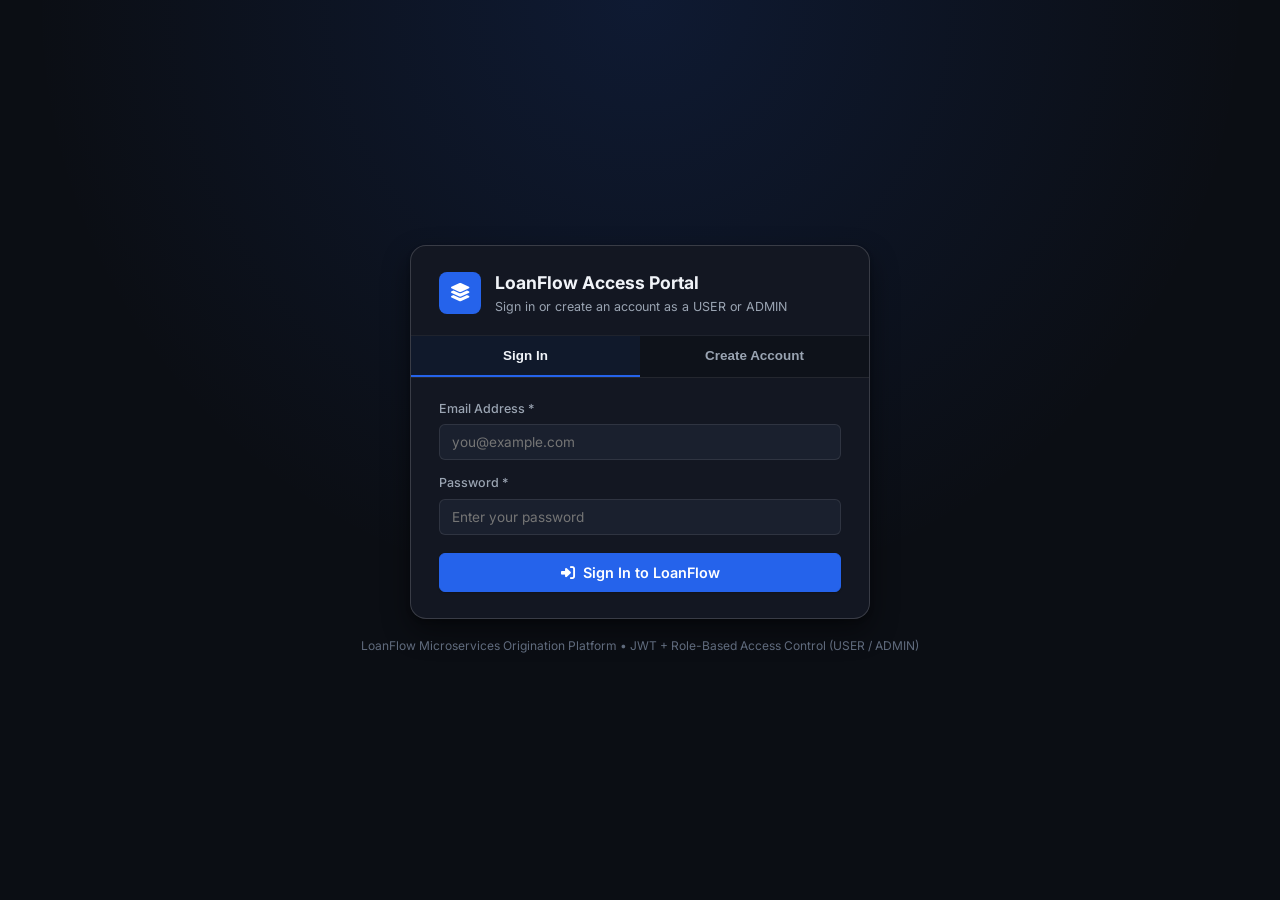
==== commit fa117dc9: "rbac" ====
--- a/frontend/index.html
+++ b/frontend/index.html
@@ -1,5 +1,6 @@
 <!DOCTYPE html>
 <html lang="en">
+
 <head>
     <meta charset="UTF-8">
     <meta name="viewport" content="width=device-width, initial-scale=1.0">
@@ -7,10 +8,18 @@
     <!-- Google Fonts & FontAwesome -->
     <link rel="preconnect" href="https://fonts.googleapis.com">
     <link rel="preconnect" href="https://fonts.gstatic.com" crossorigin>
-    <link href="https://fonts.googleapis.com/css2?family=Inter:wght@300;400;500;600;700&family=JetBrains+Mono:wght@400;500;600&display=swap" rel="stylesheet">
+    <link
+        href="https://fonts.googleapis.com/css2?family=Inter:wght@300;400;500;600;700&family=JetBrains+Mono:wght@400;500;600&display=swap"
+        rel="stylesheet">
     <link rel="stylesheet" href="https://cdnjs.cloudflare.com/ajax/libs/font-awesome/6.4.0/css/all.min.css">
-    <link rel="stylesheet" href="styles.css">
+    <link rel="stylesheet" href="styles.css?v=2.7">
+    <script>
+        if (!localStorage.getItem("loanflow_jwt_token")) {
+            window.location.replace("login.html");
+        }
+    </script>
 </head>
+
 <body>
     <div class="app-layout">
         <!-- ================================================================
@@ -36,7 +45,8 @@
                         <span class="env-dot"></span>
                         Production
                     </span>
-                    <span style="font-family:var(--font-mono); font-size:0.68rem; color:var(--text-tertiary);">us-east-1</span>
+                    <span
+                        style="font-family:var(--font-mono); font-size:0.68rem; color:var(--text-tertiary);">us-east-1</span>
                 </div>
             </div>
 
@@ -44,33 +54,37 @@
                 <div>
                     <div class="nav-group-title">Platform</div>
                     <div class="nav-group">
-                        <button class="nav-link nav-btn active" data-tab="apply">
-                            <i class="fa-solid fa-file-invoice-dollar"></i>
-                            <span>Loan Origination</span>
-                        </button>
-                        <button class="nav-link nav-btn" data-tab="tracker">
-                            <i class="fa-solid fa-diagram-project"></i>
-                            <span>Saga Orchestrator</span>
-                        </button>
+                            <button type="button" class="nav-link nav-btn" data-tab="admin-dashboard" data-role="ADMIN">
+                                <i class="fa-solid fa-chart-pie"></i>
+                                <span>Admin Dashboard</span>
+                            </button>
+                            <button type="button" class="nav-link nav-btn" data-tab="apply" data-role="USER">
+                                <i class="fa-solid fa-file-invoice-dollar"></i>
+                                <span>Loan Origination</span>
+                            </button>
+                                <button type="button" class="nav-link nav-btn" data-tab="tracker">
+                                    <i class="fa-solid fa-diagram-project"></i>
+                                    <span>Saga Orchestrator</span>
+                                </button>
                     </div>
                 </div>
 
                 <div>
-                    <div class="nav-group-title">Risk & Operations</div>
+                    <div class="nav-group-title">Risk &amp; Operations</div>
                     <div class="nav-group">
-                        <button class="nav-link nav-btn" data-tab="underwriting">
-                            <i class="fa-solid fa-scale-balanced"></i>
-                            <span>Underwriter Portal</span>
-                            <span class="nav-badge-pill" id="pendingReviewCount">1</span>
-                        </button>
-                        <button class="nav-link nav-btn" data-tab="idempotency">
-                            <i class="fa-solid fa-fingerprint"></i>
-                            <span>Disbursement Ledger</span>
-                        </button>
-                        <button class="nav-link nav-btn" data-tab="notifications">
-                            <i class="fa-solid fa-network-wired"></i>
-                            <span>Kafka Event Bus</span>
-                        </button>
+                            <button type="button" class="nav-link nav-btn" data-tab="underwriting" data-role="ADMIN">
+                                <i class="fa-solid fa-scale-balanced"></i>
+                                <span>Underwriter Portal</span>
+                                <span class="nav-badge-pill" id="pendingReviewCount">0</span>
+                            </button>
+                                <button type="button" class="nav-link nav-btn" data-tab="idempotency" data-role="ADMIN">
+                                    <i class="fa-solid fa-fingerprint"></i>
+                                    <span>Disbursement Ledger</span>
+                                </button>
+                                    <button type="button" class="nav-link nav-btn" data-tab="notifications">
+                                        <i class="fa-solid fa-network-wired"></i>
+                                        <span>Kafka Event Bus</span>
+                                    </button>
                     </div>
                 </div>
 
@@ -121,11 +135,14 @@
             </nav>
 
             <div class="sidebar-footer">
-                <div class="user-avatar">RS</div>
+                <div class="user-avatar" id="sidebarUserAvatar">--</div>
                 <div class="user-info">
-                    <span class="user-name">Radhika Sharma</span>
-                    <span class="user-role">Principal Underwriter</span>
+                    <span class="user-name" id="sidebarUserName">Loading...</span>
+                    <span class="user-role" id="sidebarUserRole">Verifying session</span>
                 </div>
+                    <button type="button" class="btn-icon-logout" id="logoutBtn" title="Sign Out">
+                        <i class="fa-solid fa-right-from-bracket"></i>
+                    </button>
             </div>
         </aside>
 
@@ -139,25 +156,33 @@
                     <div class="breadcrumb-trail">
                         <span>LoanFlow OS</span>
                         <i class="fa-solid fa-chevron-right breadcrumb-separator"></i>
-                        <span id="activeBreadcrumbLabel">Loan Origination</span>
+                        <span id="activeBreadcrumbLabel">Workspace</span>
                     </div>
                 </div>
 
                 <div class="topbar-right">
                     <div class="quick-search-box">
                         <i class="fa-solid fa-magnifying-glass"></i>
-                        <input type="text" class="quick-search-input" placeholder="Search applications, SSN...">
+                        <input type="text" class="quick-search-input" id="globalSearchInput"
+                            placeholder="Search ID, applicant, status...">
                         <span class="kbd-shortcut">⌘K</span>
                     </div>
+
+                    <span class="role-pill user" id="topbarRoleBadge">USER</span>
 
                     <div class="global-health-tag active" id="globalBackendStatus">
                         <span class="health-pulse-dot"></span>
-                        <span id="backendStatusText">Mesh: <strong>Online (5/5)</strong></span>
-                    </div>
-
-                    <button class="btn btn-primary btn-sm" id="topbarNewAppBtn">
-                        <i class="fa-solid fa-plus"></i> New Application
-                    </button>
+                        <span id="backendStatusText">Mesh: <strong>Connecting...</strong></span>
+                    </div>
+
+                        <button type="button" class="btn btn-primary btn-sm" id="topbarNewAppBtn" data-role="USER">
+                            <i class="fa-solid fa-plus"></i> New Application
+                        </button>
+
+                            <button type="button" class="btn btn-secondary btn-sm" id="topbarLogoutBtn"
+                                title="Sign Out / Switch Account">
+                                <i class="fa-solid fa-right-from-bracket"></i> Sign Out
+                            </button>
                 </div>
             </header>
 
@@ -169,10 +194,11 @@
                             <span>TOTAL PIPELINE VOLUME</span>
                             <i class="fa-solid fa-money-bill-trend-up kpi-icon"></i>
                         </div>
-                        <div class="kpi-value" id="kpiTotalVolume">$110,000</div>
+                        <div class="kpi-value" id="kpiTotalVolume">$0</div>
                         <div class="kpi-meta">
-                            <span class="kpi-tag-good"><i class="fa-solid fa-arrow-trend-up"></i> +14.2%</span>
-                            <span>vs previous 30d</span>
+                            <span class="kpi-tag-good" id="kpiVolumeTag"><i class="fa-solid fa-database"></i> PostgreSQL
+                                Live</span>
+                            <span id="kpiVolumeScope">Synced portfolio total</span>
                         </div>
                     </div>
 
@@ -181,7 +207,7 @@
                             <span>ACTIVE SAGA PIPELINES</span>
                             <i class="fa-solid fa-network-wired kpi-icon"></i>
                         </div>
-                        <div class="kpi-value" id="kpiActiveCount">2 Applications</div>
+                        <div class="kpi-value" id="kpiActiveCount">0 Applications</div>
                         <div class="kpi-meta">
                             <span class="kpi-tag-info"><i class="fa-solid fa-bolt"></i> Real-time</span>
                             <span>Kafka cluster sync</span>
@@ -190,10 +216,10 @@
 
                     <div class="kpi-card">
                         <div class="kpi-title-row">
-                            <span>AUTO-APPROVAL VELOCITY</span>
+                            <span>APPROVAL VELOCITY</span>
                             <i class="fa-solid fa-gauge-high kpi-icon"></i>
                         </div>
-                        <div class="kpi-value" id="kpiApprovalRate">75.0%</div>
+                        <div class="kpi-value" id="kpiApprovalRate">0%</div>
                         <div class="kpi-meta">
                             <span class="kpi-tag-good">FICO Threshold ≥ 700</span>
                         </div>
@@ -204,7 +230,9 @@
                             <span>CIRCUIT BREAKER STATE</span>
                             <i class="fa-solid fa-shield-halved kpi-icon"></i>
                         </div>
-                        <div class="kpi-value" style="font-size:1.15rem; color:var(--status-success-text); padding-top:4px;" id="kpiCircuitBreaker">
+                        <div class="kpi-value"
+                            style="font-size:1.15rem; color:var(--status-success-text); padding-top:4px;"
+                            id="kpiCircuitBreaker">
                             <i class="fa-solid fa-circle-check"></i> CLOSED / Healthy
                         </div>
                         <div class="kpi-meta">
@@ -214,339 +242,522 @@
                 </section>
 
                 <!-- ============================================================
-                     TAB 1: LOAN ORIGINATION INTAKE
+                     TAB 0 (ADMIN LANDING): PLATFORM ANALYTICS DASHBOARD
                      ============================================================ -->
-                <section id="tab-apply" class="tab-page active">
-                    <div class="grid-2col">
-                        <!-- Left: Intake Form -->
+                    <section id="tab-admin-dashboard" class="tab-page">
+                        <div class="admin-stats-grid">
+                            <div class="admin-stat-card highlight-info">
+                                <div class="admin-stat-header">
+                                    <span>Total Platform Apps</span>
+                                    <i class="fa-solid fa-layer-group"></i>
+                                </div>
+                                <div class="admin-stat-value" id="admTotalApps">0</div>
+                                <div class="admin-stat-footer">
+                                    <span>Avg Request: <strong id="admAvgLoan">$0</strong></span>
+                                    <span id="admFallbackBadge">0 Fallbacks</span>
+                                </div>
+                            </div>
+
+                            <div class="admin-stat-card highlight-warning">
+                                <div class="admin-stat-header">
+                                    <span>Pending Manual Review</span>
+                                    <i class="fa-solid fa-clock-rotate-left"></i>
+                                </div>
+                                <div class="admin-stat-value" id="admPendingApps">0</div>
+                                <div class="admin-stat-footer">
+                                    <span>Fair tier (550–699)</span>
+                                    <button type="button" class="btn btn-warning btn-sm" id="admJumpUnderwritingBtn"
+                                        style="padding:2px 8px; font-size:0.7rem;">
+                                        Review Queue <i class="fa-solid fa-arrow-right"></i>
+                                    </button>
+                                </div>
+                            </div>
+
+                            <div class="admin-stat-card highlight-success">
+                                <div class="admin-stat-header">
+                                    <span>Approved &amp; Disbursed</span>
+                                    <i class="fa-solid fa-circle-check"></i>
+                                </div>
+                                <div class="admin-stat-value" id="admApprovedApps">0</div>
+                                <div class="admin-stat-footer">
+                                    <span>Funded Volume: <strong id="admDisbursedVol">$0</strong></span>
+                                </div>
+                            </div>
+
+                            <div class="admin-stat-card highlight-danger">
+                                <div class="admin-stat-header">
+                                    <span>Rejected / Declined</span>
+                                    <i class="fa-solid fa-ban"></i>
+                                </div>
+                                <div class="admin-stat-value" id="admRejectedApps">0</div>
+                                <div class="admin-stat-footer">
+                                    <span>Rejection Rate: <strong id="admRejectionRate">0%</strong></span>
+                                    <span>Avg FICO: <strong id="admAvgScore">--</strong></span>
+                                </div>
+                            </div>
+                        </div>
+
+                        <div class="grid-2col-equal">
+                            <!-- Pipeline Status Distribution -->
+                            <div class="card" style="margin-bottom:0;">
+                                <div class="card-header">
+                                    <div class="card-header-left">
+                                        <h3><i class="fa-solid fa-bars-progress"></i> Saga Pipeline Status Distribution
+                                        </h3>
+                                        <p>Live distribution across origination, underwriting, and settlement states</p>
+                                    </div>
+                                </div>
+                                <div class="card-body">
+                                    <div class="pipeline-bar-track" id="admPipelineBar"></div>
+                                    <div class="analytics-breakdown-list" id="admStatusBreakdown">
+                                        <div style="color:var(--text-tertiary); font-size:0.8rem;">Loading pipeline
+                                            distribution...</div>
+                                    </div>
+                                </div>
+                            </div>
+
+                            <!-- Credit Tier Risk Breakdown -->
+                            <div class="card" style="margin-bottom:0;">
+                                <div class="card-header">
+                                    <div class="card-header-left">
+                                        <h3><i class="fa-solid fa-shield-halved"></i> Credit Score &amp; Risk Breakdown
+                                        </h3>
+                                        <p>Applicant portfolio segmented by Credit Bureau score tiers</p>
+                                    </div>
+                                </div>
+                                <div class="card-body">
+                                    <div class="analytics-breakdown-list" id="admTierBreakdown">
+                                        <div style="color:var(--text-tertiary); font-size:0.8rem;">Loading credit tier
+                                            metrics...</div>
+                                    </div>
+                                </div>
+                            </div>
+                        </div>
+
+                        <!-- Platform Applications Ledger -->
+                        <div class="card" style="margin-top:20px;">
+                            <div class="card-header" style="flex-wrap:wrap; gap:12px;">
+                                <div class="card-header-left">
+                                    <h3><i class="fa-solid fa-table-list"></i> All Platform Loan Applications</h3>
+                                    <p>Cross-applicant live oversight across every user and stage</p>
+                                </div>
+                                <div style="display:flex; align-items:center; gap:10px; flex-wrap:wrap;">
+                                    <div class="filter-pills-row" id="adminStatusFilterPills">
+                                        <button type="button" class="filter-pill-btn active"
+                                            data-filter="ALL">All</button>
+                                        <button type="button" class="filter-pill-btn" data-filter="FLAGGED">Needs
+                                            Review</button>
+                                        <button type="button" class="filter-pill-btn" data-filter="APPROVED">Approved /
+                                            Disbursed</button>
+                                        <button type="button" class="filter-pill-btn"
+                                            data-filter="REJECTED">Rejected</button>
+                                    </div>
+                                    <button type="button" class="btn btn-secondary btn-sm" id="adminRefreshBtn">
+                                        <i class="fa-solid fa-rotate-right"></i> Refresh
+                                    </button>
+                                </div>
+                            </div>
+                            <div class="table-responsive">
+                                <table class="data-table">
+                                    <thead>
+                                        <tr>
+                                            <th>App ID</th>
+                                            <th>Applicant</th>
+                                            <th>FICO Score &amp; Tier</th>
+                                            <th>Requested / Approved</th>
+                                            <th>Term</th>
+                                            <th>Pipeline Status</th>
+                                            <th>Admin Actions</th>
+                                        </tr>
+                                    </thead>
+                                    <tbody id="adminAppsTableBody">
+                                        <tr>
+                                            <td colspan="7"
+                                                style="text-align:center; padding:24px; color:var(--text-tertiary);">
+                                                Loading platform applications...</td>
+                                        </tr>
+                                    </tbody>
+                                </table>
+                            </div>
+                        </div>
+                    </section>
+
+                    <!-- ============================================================
+                     TAB 1 (USER LANDING): LOAN ORIGINATION INTAKE
+                     ============================================================ -->
+                    <section id="tab-apply" class="tab-page">
+                        <div class="grid-2col">
+                            <!-- Left: Intake Form -->
+                            <div class="card">
+                                <div class="card-header">
+                                    <div class="card-header-left">
+                                        <h3><i class="fa-solid fa-file-circle-plus"></i> New Loan Origination Intake
+                                        </h3>
+                                        <p>Submit applicant dossier to initiate the distributed event saga</p>
+                                    </div>
+                                </div>
+                                <div class="card-body">
+                                    <form id="loanForm" class="form-grid">
+                                        <div class="auth-error full-width" id="loanFormError"></div>
+
+                                        <div class="form-group">
+                                            <label for="applicantName">Applicant Full Name *</label>
+                                            <input type="text" id="applicantName" placeholder="Your full name" required>
+                                        </div>
+
+                                        <div class="form-group">
+                                            <label for="applicantEmail">Email Address *</label>
+                                            <input type="email" id="applicantEmail" placeholder="applicant@domain.com"
+                                                required>
+                                        </div>
+
+                                        <div class="form-group">
+                                            <label for="applicantSsn">Social Security Number (SSN) *</label>
+                                            <input type="text" id="applicantSsn" placeholder="123-45-6789" required>
+                                            <div class="hint-callout warning">
+                                                <i class="fa-solid fa-triangle-exclamation"></i>
+                                                <span>Enter ending with <code>9999</code> to test <strong>Resilience4j
+                                                        Circuit Breaker</strong> fallback scoring.</span>
+                                            </div>
+                                        </div>
+
+                                        <div class="form-group">
+                                            <label for="monthlyIncome">Verified Monthly Income *</label>
+                                            <div class="input-with-prefix">
+                                                <span class="input-prefix">$</span>
+                                                <input type="number" id="monthlyIncome" placeholder="8500" min="1"
+                                                    required>
+                                            </div>
+                                        </div>
+
+                                        <div class="form-group">
+                                            <label for="requestedAmount">Requested Loan Principal *</label>
+                                            <div class="input-with-prefix">
+                                                <span class="input-prefix">$</span>
+                                                <input type="number" id="requestedAmount" placeholder="35000"
+                                                    value="35000" min="100" required>
+                                            </div>
+                                        </div>
+
+                                        <div class="form-group">
+                                            <label for="loanTerm">Amortization Term</label>
+                                            <select id="loanTerm">
+                                                <option value="12">12 Months (1 Year)</option>
+                                                <option value="24">24 Months (2 Years)</option>
+                                                <option value="36" selected>36 Months (3 Years)</option>
+                                                <option value="60">60 Months (5 Years)</option>
+                                            </select>
+                                        </div>
+
+                                        <div class="form-group full-width">
+                                            <label for="kycDocumentRef">KYC Verification Dossier (S3 Bucket URI)</label>
+                                            <input type="text" id="kycDocumentRef"
+                                                value="s3://loanflow-kyc/docs/kyc_verification_2026.pdf" readonly>
+                                        </div>
+
+                                        <div class="form-actions full-width">
+                                            <button type="submit" class="btn btn-primary btn-lg" id="submitAppBtn"
+                                                style="width:100%;">
+                                                <i class="fa-solid fa-paper-plane"></i> Submit Application &amp;
+                                                Initiate Saga
+                                            </button>
+                                        </div>
+                                    </form>
+                                </div>
+                            </div>
+
+                            <!-- Right: Pipeline State Machine Stepper -->
+                            <div class="card">
+                                <div class="card-header">
+                                    <div class="card-header-left">
+                                        <h3><i class="fa-solid fa-timeline"></i> Saga Execution Pipeline</h3>
+                                        <p>Event-driven state transitions across 5 microservices</p>
+                                    </div>
+                                </div>
+                                <div class="card-body">
+                                    <div class="execution-stepper">
+                                        <div class="exec-step" id="step-submitted">
+                                            <div class="step-seq">1</div>
+                                            <div class="step-details">
+                                                <h4>Application Service <span class="step-port-tag">:8081</span></h4>
+                                                <p>Persists state <code>SUBMITTED</code>, produces
+                                                    <code>ApplicationSubmittedEvent</code> to Kafka.</p>
+                                            </div>
+                                        </div>
+
+                                        <div class="exec-step" id="step-credit">
+                                            <div class="step-seq">2</div>
+                                            <div class="step-details">
+                                                <h4>Credit Scoring Engine <span class="step-port-tag">:8082</span></h4>
+                                                <p>Computes FICO score via bureau client (protected by
+                                                    <strong>Resilience4j</strong>), emits
+                                                    <code>CreditScoredEvent</code>.</p>
+                                            </div>
+                                        </div>
+
+                                        <div class="exec-step" id="step-underwriting">
+                                            <div class="step-seq">3</div>
+                                            <div class="step-details">
+                                                <h4>Underwriting Decision Service <span
+                                                        class="step-port-tag">:8083</span></h4>
+                                                <p>Evaluates risk rules (Auto-Approve ≥700, Auto-Reject &lt;550, Manual
+                                                    Review 550–699), emits <code>UnderwritingDecidedEvent</code>.</p>
+                                            </div>
+                                        </div>
+
+                                        <div class="exec-step" id="step-disbursement">
+                                            <div class="step-seq">4</div>
+                                            <div class="step-details">
+                                                <h4>Disbursement & Settlement <span class="step-port-tag">:8084</span>
+                                                </h4>
+                                                <p>Executes fund disbursement enforced by
+                                                    <strong>Idempotency-Key</strong> constraint, emits
+                                                    <code>DisbursedEvent</code>.</p>
+                                            </div>
+                                        </div>
+
+                                        <div class="exec-step" id="step-notification">
+                                            <div class="step-seq">5</div>
+                                            <div class="step-details">
+                                                <h4>Notification Gateway <span class="step-port-tag">:8085</span></h4>
+                                                <p>Consumes pipeline events and delivers applicant SMS/Email alerts.</p>
+                                            </div>
+                                        </div>
+                                    </div>
+                                </div>
+                            </div>
+                        </div>
+                    </section>
+
+                    <!-- ============================================================
+                     TAB 2: SAGA PIPELINE VISUALIZER
+                     ============================================================ -->
+                    <section id="tab-tracker" class="tab-page">
                         <div class="card">
                             <div class="card-header">
                                 <div class="card-header-left">
-                                    <h3><i class="fa-solid fa-file-circle-plus"></i> New Loan Origination Intake</h3>
-                                    <p>Submit applicant dossier to initiate the distributed event saga</p>
-                                </div>
-                            </div>
-                            <div class="card-body">
-                                <form id="loanForm" class="form-grid">
-                                    <div class="form-group">
-                                        <label for="applicantName">Applicant Full Name *</label>
-                                        <input type="text" id="applicantName" placeholder="e.g. Radhika Sharma" value="Radhika Sharma" required>
-                                    </div>
-
-                                    <div class="form-group">
-                                        <label for="applicantEmail">Email Address *</label>
-                                        <input type="email" id="applicantEmail" placeholder="applicant@domain.com" value="radhika@example.com" required>
-                                    </div>
-
-                                    <div class="form-group">
-                                        <label for="applicantSsn">Social Security Number (SSN) *</label>
-                                        <input type="text" id="applicantSsn" placeholder="123-45-6789" value="123-45-6789" required>
-                                        <div class="hint-callout warning">
-                                            <i class="fa-solid fa-triangle-exclamation"></i>
-                                            <span>Enter ending with <code>9999</code> to test <strong>Resilience4j Circuit Breaker</strong> fallback scoring.</span>
-                                        </div>
-                                    </div>
-
-                                    <div class="form-group">
-                                        <label for="monthlyIncome">Verified Monthly Income *</label>
-                                        <div class="input-with-prefix">
-                                            <span class="input-prefix">$</span>
-                                            <input type="number" id="monthlyIncome" placeholder="8500" value="8500" required>
-                                        </div>
-                                    </div>
-
-                                    <div class="form-group">
-                                        <label for="requestedAmount">Requested Loan Principal *</label>
-                                        <div class="input-with-prefix">
-                                            <span class="input-prefix">$</span>
-                                            <input type="number" id="requestedAmount" placeholder="35000" value="35000" required>
-                                        </div>
-                                    </div>
-
-                                    <div class="form-group">
-                                        <label for="loanTerm">Amortization Term</label>
-                                        <select id="loanTerm">
-                                            <option value="12">12 Months (1 Year)</option>
-                                            <option value="24">24 Months (2 Years)</option>
-                                            <option value="36" selected>36 Months (3 Years)</option>
-                                            <option value="60">60 Months (5 Years)</option>
-                                        </select>
-                                    </div>
-
-                                    <div class="form-group full-width">
-                                        <label for="kycDocumentRef">KYC Verification Dossier (S3 Bucket URI)</label>
-                                        <input type="text" id="kycDocumentRef" value="s3://loanflow-kyc/docs/kyc_radhika_2026.pdf" readonly>
-                                    </div>
-
-                                    <div class="form-actions full-width">
-                                        <button type="submit" class="btn btn-primary btn-lg" id="submitAppBtn" style="width:100%;">
-                                            <i class="fa-solid fa-paper-plane"></i> Submit Application & Initiate Saga
-                                        </button>
-                                    </div>
-                                </form>
-                            </div>
-                        </div>
-
-                        <!-- Right: Pipeline State Machine Stepper -->
+                                    <h3><i class="fa-solid fa-diagram-project"></i> Distributed Transaction Trace</h3>
+                                    <p>Inspect distributed saga orchestration and Kafka event payloads in real-time</p>
+                                </div>
+                                <div>
+                                    <button class="btn btn-secondary btn-sm" id="refreshApplicationsBtn">
+                                        <i class="fa-solid fa-rotate-right"></i> Refresh
+                                    </button>
+                                </div>
+                            </div>
+
+                            <div class="saga-toolbar">
+                                <div class="app-selector-group">
+                                    <label><i class="fa-solid fa-hashtag"></i> Active Application:</label>
+                                    <select id="activeAppSelector" class="select-styled">
+                                        <!-- Populated dynamically -->
+                                    </select>
+                                </div>
+                            </div>
+
+                            <!-- 4 Stage Cards -->
+                            <div class="saga-visualizer-grid" id="sagaVisualizerGrid">
+                                <!-- Populated dynamically -->
+                            </div>
+
+                            <!-- Kafka Event Payload JSON Viewer -->
+                            <div class="json-inspector-box">
+                                <div class="json-header">
+                                    <span><i class="fa-solid fa-code"></i> Kafka Event Payload Inspector</span>
+                                    <span class="topic-tag" id="currentTopicTag">Topic:
+                                        loan-application-submitted</span>
+                                </div>
+                                <pre
+                                    id="jsonPayloadDisplay">Select a stage node above to inspect the emitted Kafka JSON message.</pre>
+                            </div>
+                        </div>
+                    </section>
+
+                    <!-- ============================================================
+                     TAB 3: UNDERWRITING WORKBENCH
+                     ============================================================ -->
+                    <section id="tab-underwriting" class="tab-page">
                         <div class="card">
                             <div class="card-header">
                                 <div class="card-header-left">
-                                    <h3><i class="fa-solid fa-timeline"></i> Saga Execution Pipeline</h3>
-                                    <p>Event-driven state transitions across 5 microservices</p>
+                                    <h3><i class="fa-solid fa-scale-balanced"></i> Credit Underwriter Review Queue</h3>
+                                    <p>Applications flagged in fair score tier (550 – 699) requiring human adjudication
+                                    </p>
+                                </div>
+                            </div>
+
+                            <div class="table-responsive">
+                                <table class="data-table">
+                                    <thead>
+                                        <tr>
+                                            <th>Application ID</th>
+                                            <th>Borrower</th>
+                                            <th>Credit Score & Tier</th>
+                                            <th>Monthly Income</th>
+                                            <th>Loan Requested</th>
+                                            <th>Underwriting State</th>
+                                            <th>Decision Action</th>
+                                        </tr>
+                                    </thead>
+                                    <tbody id="underwritingTableBody">
+                                        <!-- Populated dynamically -->
+                                    </tbody>
+                                </table>
+                            </div>
+                        </div>
+
+                        <!-- Manual Decision Card -->
+                        <div class="card decision-card" id="manualDecisionCard" style="display:none;">
+                            <div class="card-header">
+                                <div class="card-header-left">
+                                    <h3><i class="fa-solid fa-gavel"></i> Manual Underwriting Adjudication</h3>
+                                    <p id="decidingAppLabel">Application #102 — Applicant: Aman Gupta</p>
                                 </div>
                             </div>
                             <div class="card-body">
-                                <div class="execution-stepper">
-                                    <div class="exec-step" id="step-submitted">
-                                        <div class="step-seq">1</div>
-                                        <div class="step-details">
-                                            <h4>Application Service <span class="step-port-tag">:8081</span></h4>
-                                            <p>Persists state <code>SUBMITTED</code>, produces <code>ApplicationSubmittedEvent</code> to Kafka.</p>
-                                        </div>
-                                    </div>
-
-                                    <div class="exec-step" id="step-credit">
-                                        <div class="step-seq">2</div>
-                                        <div class="step-details">
-                                            <h4>Credit Scoring Engine <span class="step-port-tag">:8082</span></h4>
-                                            <p>Computes FICO score via bureau client (protected by <strong>Resilience4j</strong>), emits <code>CreditScoredEvent</code>.</p>
-                                        </div>
-                                    </div>
-
-                                    <div class="exec-step" id="step-underwriting">
-                                        <div class="step-seq">3</div>
-                                        <div class="step-details">
-                                            <h4>Underwriting Decision Service <span class="step-port-tag">:8083</span></h4>
-                                            <p>Evaluates risk rules (Auto-Approve ≥700, Auto-Reject &lt;550, Manual Review 550–699), emits <code>UnderwritingDecidedEvent</code>.</p>
-                                        </div>
-                                    </div>
-
-                                    <div class="exec-step" id="step-disbursement">
-                                        <div class="step-seq">4</div>
-                                        <div class="step-details">
-                                            <h4>Disbursement & Settlement <span class="step-port-tag">:8084</span></h4>
-                                            <p>Executes fund disbursement enforced by <strong>Idempotency-Key</strong> constraint, emits <code>DisbursedEvent</code>.</p>
-                                        </div>
-                                    </div>
-
-                                    <div class="exec-step" id="step-notification">
-                                        <div class="step-seq">5</div>
-                                        <div class="step-details">
-                                            <h4>Notification Gateway <span class="step-port-tag">:8085</span></h4>
-                                            <p>Consumes pipeline events and delivers applicant SMS/Email alerts.</p>
-                                        </div>
-                                    </div>
-                                </div>
-                            </div>
-                        </div>
-                    </div>
-                </section>
-
-                <!-- ============================================================
-                     TAB 2: SAGA PIPELINE VISUALIZER
-                     ============================================================ -->
-                <section id="tab-tracker" class="tab-page">
-                    <div class="card">
-                        <div class="card-header">
-                            <div class="card-header-left">
-                                <h3><i class="fa-solid fa-diagram-project"></i> Distributed Transaction Trace</h3>
-                                <p>Inspect distributed saga orchestration and Kafka event payloads in real-time</p>
-                            </div>
-                            <div>
-                                <button class="btn btn-secondary btn-sm" id="refreshApplicationsBtn">
-                                    <i class="fa-solid fa-rotate-right"></i> Refresh
-                                </button>
-                            </div>
-                        </div>
-
-                        <div class="saga-toolbar">
-                            <div class="app-selector-group">
-                                <label><i class="fa-solid fa-hashtag"></i> Active Application:</label>
-                                <select id="activeAppSelector" class="select-styled">
-                                    <!-- Populated dynamically -->
-                                </select>
-                            </div>
-                        </div>
-
-                        <!-- 4 Stage Cards -->
-                        <div class="saga-visualizer-grid" id="sagaVisualizerGrid">
-                            <!-- Populated dynamically -->
-                        </div>
-
-                        <!-- Kafka Event Payload JSON Viewer -->
-                        <div class="json-inspector-box">
-                            <div class="json-header">
-                                <span><i class="fa-solid fa-code"></i> Kafka Event Payload Inspector</span>
-                                <span class="topic-tag" id="currentTopicTag">Topic: loan-application-submitted</span>
-                            </div>
-                            <pre id="jsonPayloadDisplay">Select a stage node above to inspect the emitted Kafka JSON message.</pre>
-                        </div>
-                    </div>
-                </section>
-
-                <!-- ============================================================
-                     TAB 3: UNDERWRITING WORKBENCH
-                     ============================================================ -->
-                <section id="tab-underwriting" class="tab-page">
-                    <div class="card">
-                        <div class="card-header">
-                            <div class="card-header-left">
-                                <h3><i class="fa-solid fa-scale-balanced"></i> Credit Underwriter Review Queue</h3>
-                                <p>Applications flagged in fair score tier (550 – 699) requiring human adjudication</p>
-                            </div>
-                        </div>
-
-                        <div class="table-responsive">
-                            <table class="data-table">
-                                <thead>
-                                    <tr>
-                                        <th>Application ID</th>
-                                        <th>Borrower</th>
-                                        <th>Credit Score & Tier</th>
-                                        <th>Monthly Income</th>
-                                        <th>Loan Requested</th>
-                                        <th>Underwriting State</th>
-                                        <th>Decision Action</th>
-                                    </tr>
-                                </thead>
-                                <tbody id="underwritingTableBody">
-                                    <!-- Populated dynamically -->
-                                </tbody>
-                            </table>
-                        </div>
-                    </div>
-
-                    <!-- Manual Decision Card -->
-                    <div class="card decision-card" id="manualDecisionCard" style="display:none;">
-                        <div class="card-header">
-                            <div class="card-header-left">
-                                <h3><i class="fa-solid fa-gavel"></i> Manual Underwriting Adjudication</h3>
-                                <p id="decidingAppLabel">Application #102 — Applicant: Aman Gupta</p>
-                            </div>
-                        </div>
-                        <div class="card-body">
-                            <form id="manualDecisionForm" class="form-grid">
-                                <input type="hidden" id="modalAppId">
-                                <div class="form-group">
-                                    <label>Decision Determination</label>
-                                    <select id="decisionStatus">
-                                        <option value="APPROVED">APPROVE APPLICATION</option>
-                                        <option value="REJECTED">REJECT APPLICATION</option>
-                                    </select>
-                                </div>
-                                <div class="form-group">
-                                    <label>Authorized Loan Amount ($)</label>
-                                    <input type="number" id="decisionApprovedAmount" value="30000">
-                                </div>
-                                <div class="form-group">
-                                    <label>Authorized Interest Rate (%)</label>
-                                    <input type="number" step="0.1" id="decisionInterestRate" value="6.8">
-                                </div>
-                                <div class="form-group full-width">
-                                    <label>Underwriter Decision Notes & Audit Rationale</label>
-                                    <textarea id="decisionNotes" rows="2">Approved after manual verification of tax returns and steady monthly income.</textarea>
-                                </div>
-                                <div class="form-actions full-width">
-                                    <button type="submit" class="btn btn-success btn-lg" style="width:100%;">
-                                        <i class="fa-solid fa-check"></i> Submit Determination & Produce Kafka Event
-                                    </button>
-                                </div>
-                            </form>
-                        </div>
-                    </div>
-                </section>
-
-                <!-- ============================================================
+                                <div class="auth-error" id="underwritingDecisionError" style="margin-bottom:14px;">
+                                </div>
+                                <form id="manualDecisionForm" class="form-grid">
+                                    <input type="hidden" id="modalAppId">
+                                    <div class="form-group">
+                                        <label>Decision Determination</label>
+                                        <select id="decisionStatus">
+                                            <option value="APPROVED">APPROVE APPLICATION</option>
+                                            <option value="REJECTED">REJECT APPLICATION</option>
+                                        </select>
+                                    </div>
+                                    <div class="form-group">
+                                        <label>Authorized Loan Amount ($)</label>
+                                        <input type="number" id="decisionApprovedAmount" value="30000">
+                                    </div>
+                                    <div class="form-group">
+                                        <label>Authorized Interest Rate (%)</label>
+                                        <input type="number" step="0.1" id="decisionInterestRate" value="6.8">
+                                    </div>
+                                    <div class="form-group full-width">
+                                        <label>Underwriter Decision Notes & Audit Rationale</label>
+                                        <textarea id="decisionNotes"
+                                            rows="2">Approved after manual verification of tax returns and steady monthly income.</textarea>
+                                    </div>
+                                    <div class="form-actions full-width">
+                                        <button type="submit" class="btn btn-success btn-lg" style="width:100%;">
+                                            <i class="fa-solid fa-check"></i> Submit Determination & Produce Kafka Event
+                                        </button>
+                                    </div>
+                                </form>
+                            </div>
+                        </div>
+                    </section>
+
+                    <!-- ============================================================
                      TAB 4: IDEMPOTENCY ENGINE & LEDGER
                      ============================================================ -->
-                <section id="tab-idempotency" class="tab-page">
-                    <div class="card">
-                        <div class="card-header">
-                            <div class="card-header-left">
-                                <h3><i class="fa-solid fa-fingerprint"></i> Financial Idempotency Engine & Retry Simulator</h3>
-                                <p>Demonstrates RFC 7231 double-charge prevention using <code>Idempotency-Key</code> in PostgreSQL</p>
-                            </div>
-                        </div>
-
-                        <div class="idempotency-demo-grid">
-                            <!-- Left: Request form -->
-                            <div style="background:var(--surface-elevated); padding:18px; border-radius:var(--radius-sm); border:1px solid var(--border-subtle);">
-                                <h4 style="font-size:0.85rem; font-weight:600; margin-bottom:14px; color:var(--text-primary);">
-                                    <i class="fa-solid fa-flask"></i> Fund Disbursement Simulator
-                                </h4>
-                                <form id="idempotencyForm" class="form-grid">
-                                    <div class="form-group full-width">
-                                        <div style="display:flex; justify-content:space-between; align-items:center;">
-                                            <label><i class="fa-solid fa-key"></i> Idempotency-Key Header *</label>
-                                            <button type="button" class="btn btn-secondary btn-sm" id="genUuidBtn" style="padding:2px 8px; font-size:0.7rem;">
-                                                <i class="fa-solid fa-arrows-rotate"></i> New Key
+                    <section id="tab-idempotency" class="tab-page">
+                        <div class="card">
+                            <div class="card-header">
+                                <div class="card-header-left">
+                                    <h3><i class="fa-solid fa-fingerprint"></i> Financial Idempotency Engine & Retry
+                                        Simulator</h3>
+                                    <p>Demonstrates RFC 7231 double-charge prevention using <code>Idempotency-Key</code>
+                                        in PostgreSQL</p>
+                                </div>
+                            </div>
+
+                            <div class="idempotency-demo-grid">
+                                <!-- Left: Request form -->
+                                <div
+                                    style="background:var(--surface-elevated); padding:18px; border-radius:var(--radius-sm); border:1px solid var(--border-subtle);">
+                                    <h4
+                                        style="font-size:0.85rem; font-weight:600; margin-bottom:14px; color:var(--text-primary);">
+                                        <i class="fa-solid fa-flask"></i> Fund Disbursement Simulator
+                                    </h4>
+                                    <form id="idempotencyForm" class="form-grid">
+                                        <div class="form-group full-width">
+                                            <div
+                                                style="display:flex; justify-content:space-between; align-items:center;">
+                                                <label><i class="fa-solid fa-key"></i> Idempotency-Key Header *</label>
+                                                <button type="button" class="btn btn-secondary btn-sm" id="genUuidBtn"
+                                                    style="padding:2px 8px; font-size:0.7rem;">
+                                                    <i class="fa-solid fa-arrows-rotate"></i> New Key
+                                                </button>
+                                            </div>
+                                            <input type="text" id="idemKeyInput" value="IDEM-TEST-884920"
+                                                style="font-family:var(--font-mono); font-size:0.8rem;" required>
+                                        </div>
+                                        <div class="form-group">
+                                            <label>Application ID</label>
+                                            <input type="number" id="idemAppId" value="101" required>
+                                        </div>
+                                        <div class="form-group">
+                                            <label>Disbursement Amount ($)</label>
+                                            <input type="number" id="idemAmount" value="35000" required>
+                                        </div>
+                                        <div class="form-group full-width">
+                                            <label>Target Bank Account</label>
+                                            <input type="text" id="idemAccount" value="ACCT-9876543210"
+                                                style="font-family:var(--font-mono);" required>
+                                        </div>
+                                        <div class="form-actions full-width"
+                                            style="display:flex; flex-direction:column; gap:8px;">
+                                            <button type="submit" class="btn btn-primary" id="sendIdemBtn"
+                                                style="width:100%;">
+                                                <i class="fa-solid fa-paper-plane"></i> 1. Execute Disbursement Request
                                             </button>
-                                        </div>
-                                        <input type="text" id="idemKeyInput" value="IDEM-TEST-884920" style="font-family:var(--font-mono); font-size:0.8rem;" required>
-                                    </div>
-                                    <div class="form-group">
-                                        <label>Application ID</label>
-                                        <input type="number" id="idemAppId" value="101" required>
-                                    </div>
-                                    <div class="form-group">
-                                        <label>Disbursement Amount ($)</label>
-                                        <input type="number" id="idemAmount" value="35000" required>
-                                    </div>
-                                    <div class="form-group full-width">
-                                        <label>Target Bank Account</label>
-                                        <input type="text" id="idemAccount" value="ACCT-9876543210" style="font-family:var(--font-mono);" required>
-                                    </div>
-                                    <div class="form-actions full-width" style="display:flex; flex-direction:column; gap:8px;">
-                                        <button type="submit" class="btn btn-primary" id="sendIdemBtn" style="width:100%;">
-                                            <i class="fa-solid fa-paper-plane"></i> 1. Execute Disbursement Request
-                                        </button>
-                                        <button type="button" class="btn btn-warning" id="retryIdemBtn" style="width:100%;">
-                                            <i class="fa-solid fa-repeat"></i> 2. Simulate Network Retry (Same Key)
-                                        </button>
-                                    </div>
-                                </form>
-                            </div>
-
-                            <!-- Right: Console box -->
-                            <div>
-                                <h4 style="font-size:0.85rem; font-weight:600; margin-bottom:14px; color:var(--text-primary); display:flex; justify-content:space-between; align-items:center;">
-                                    <span><i class="fa-solid fa-terminal"></i> Disbursement Service Live Audit Console</span>
-                                    <span style="font-family:var(--font-mono); font-size:0.7rem; color:var(--text-tertiary);">Port :8084</span>
-                                </h4>
-                                <div class="console-box" id="idemConsoleBox">
-                                    <div class="console-line info">[System] Idempotency Engine operational. Submit a request on the left to verify idempotency logging.</div>
-                                </div>
-                            </div>
-                        </div>
-                    </div>
-                </section>
-
-                <!-- ============================================================
+                                            <button type="button" class="btn btn-warning" id="retryIdemBtn"
+                                                style="width:100%;">
+                                                <i class="fa-solid fa-repeat"></i> 2. Simulate Network Retry (Same Key)
+                                            </button>
+                                        </div>
+                                    </form>
+                                </div>
+
+                                <!-- Right: Console box -->
+                                <div>
+                                    <h4
+                                        style="font-size:0.85rem; font-weight:600; margin-bottom:14px; color:var(--text-primary); display:flex; justify-content:space-between; align-items:center;">
+                                        <span><i class="fa-solid fa-terminal"></i> Disbursement Service Live Audit
+                                            Console</span>
+                                        <span
+                                            style="font-family:var(--font-mono); font-size:0.7rem; color:var(--text-tertiary);">Port
+                                            :8084</span>
+                                    </h4>
+                                    <div class="console-box" id="idemConsoleBox">
+                                        <div class="console-line info">[System] Idempotency Engine operational. Submit a
+                                            request on the left to verify idempotency logging.</div>
+                                    </div>
+                                </div>
+                            </div>
+                        </div>
+                    </section>
+
+                    <!-- ============================================================
                      TAB 5: NOTIFICATION FEED & EVENT BUS
                      ============================================================ -->
-                <section id="tab-notifications" class="tab-page">
-                    <div class="card">
-                        <div class="card-header">
-                            <div class="card-header-left">
-                                <h3><i class="fa-solid fa-network-wired"></i> Kafka Distributed Event Consumer Stream</h3>
-                                <p>Live notification events consumed asynchronously from Apache Kafka topics</p>
-                            </div>
-                            <div>
-                                <button class="btn btn-secondary btn-sm" id="clearNotificationsBtn">
-                                    <i class="fa-solid fa-trash-can"></i> Clear Stream
-                                </button>
-                            </div>
-                        </div>
-
-                        <div class="notification-stream" id="notificationStream">
-                            <!-- Populated dynamically -->
-                        </div>
-                    </div>
-                </section>
+                    <section id="tab-notifications" class="tab-page">
+                        <div class="card">
+                            <div class="card-header">
+                                <div class="card-header-left">
+                                    <h3><i class="fa-solid fa-network-wired"></i> Kafka Distributed Event Consumer
+                                        Stream</h3>
+                                    <p>Live notification events consumed asynchronously from Apache Kafka topics</p>
+                                </div>
+                                <div>
+                                    <button class="btn btn-secondary btn-sm" id="clearNotificationsBtn">
+                                        <i class="fa-solid fa-trash-can"></i> Clear Stream
+                                    </button>
+                                </div>
+                            </div>
+
+                            <div class="notification-stream" id="notificationStream">
+                                <!-- Populated dynamically -->
+                            </div>
+                        </div>
+                    </section>
             </div>
         </main>
     </div>
 
-    <script src="app.js"></script>
+    <script src="app.js?v=2.7"></script>
 </body>
-</html>
+
+</html>
--- a/frontend/styles.css
+++ b/frontend/styles.css
@@ -522,22 +522,22 @@
     pointer-events: none;
 }
 
-.quick-search-input {
+.quick-search-box input.quick-search-input {
     background: var(--surface-card);
     border: 1px solid var(--border-default);
     border-radius: var(--radius-sm);
-    padding: 6px 36px 6px 28px;
+    padding: 6px 42px 6px 32px;
     color: var(--text-primary);
     font-size: 0.8rem;
     font-family: var(--font-sans);
-    width: 220px;
+    width: 230px;
     transition: var(--transition);
 }
 
-.quick-search-input:focus {
+.quick-search-box input.quick-search-input:focus {
     outline: none;
     border-color: var(--brand-primary);
-    width: 260px;
+    width: 265px;
     background: var(--surface-elevated);
 }
 
@@ -825,6 +825,7 @@
 
 input[type="text"],
 input[type="email"],
+input[type="password"],
 input[type="number"],
 select,
 textarea {
@@ -841,6 +842,7 @@
 
 input[type="text"]:focus,
 input[type="email"]:focus,
+input[type="password"]:focus,
 input[type="number"]:focus,
 select:focus,
 textarea:focus {
@@ -1341,3 +1343,446 @@
         grid-template-columns: 1fr;
     }
 }
+
+/* ==========================================================================
+   10. Authentication Overlay, Role Selector & RBAC Utilities
+   ========================================================================== */
+.hidden-by-role {
+    display: none !important;
+}
+
+.auth-page {
+    min-height: 100vh;
+    background: radial-gradient(circle at top center, rgba(37, 99, 235, 0.14), transparent 55%), var(--canvas-bg);
+    display: flex;
+    flex-direction: column;
+    align-items: center;
+    justify-content: center;
+    padding: 24px;
+}
+
+.auth-footer-note {
+    margin-top: 18px;
+    font-size: 0.75rem;
+    color: var(--text-tertiary);
+    text-align: center;
+}
+
+.auth-overlay {
+    position: fixed;
+    inset: 0;
+    background: rgba(8, 11, 17, 0.88);
+    backdrop-filter: blur(10px);
+    z-index: 9999;
+    display: flex;
+    align-items: center;
+    justify-content: center;
+    padding: 20px;
+}
+
+.auth-overlay.hidden {
+    display: none;
+}
+
+.auth-card {
+    width: 100%;
+    max-width: 460px;
+    background: var(--surface-card);
+    border: 1px solid var(--border-strong);
+    border-radius: var(--radius-xl);
+    box-shadow: var(--shadow-dropdown);
+    overflow: hidden;
+}
+
+.auth-card-header {
+    padding: 24px 28px 18px;
+    border-bottom: 1px solid var(--border-subtle);
+    display: flex;
+    align-items: center;
+    gap: 14px;
+}
+
+.auth-brand-icon {
+    width: 42px;
+    height: 42px;
+    border-radius: var(--radius-md);
+    background: var(--brand-primary);
+    color: #fff;
+    display: flex;
+    align-items: center;
+    justify-content: center;
+    font-size: 1.15rem;
+    flex-shrink: 0;
+}
+
+.auth-card-header h2 {
+    font-size: 1.1rem;
+    font-weight: 700;
+    color: var(--text-primary);
+}
+
+.auth-card-header p {
+    font-size: 0.78rem;
+    color: var(--text-secondary);
+    margin-top: 2px;
+}
+
+.auth-tabs {
+    display: grid;
+    grid-template-columns: 1fr 1fr;
+    background: var(--sidebar-bg);
+    border-bottom: 1px solid var(--border-default);
+}
+
+.auth-tab-btn {
+    padding: 12px;
+    background: transparent;
+    border: none;
+    border-bottom: 2px solid transparent;
+    color: var(--text-secondary);
+    font-size: 0.84rem;
+    font-weight: 600;
+    cursor: pointer;
+    transition: var(--transition);
+}
+
+.auth-tab-btn.active {
+    color: var(--text-primary);
+    border-bottom-color: var(--brand-primary);
+    background: rgba(37, 99, 235, 0.08);
+}
+
+.auth-card-body {
+    padding: 22px 28px 26px;
+}
+
+.auth-form {
+    display: flex;
+    flex-direction: column;
+    gap: 14px;
+}
+
+.auth-form-row {
+    display: grid;
+    grid-template-columns: 1fr 1fr;
+    gap: 12px;
+}
+
+.role-selector-grid {
+    display: grid;
+    grid-template-columns: 1fr 1fr;
+    gap: 10px;
+}
+
+.role-option {
+    position: relative;
+    cursor: pointer;
+}
+
+.role-option input[type="radio"] {
+    position: absolute;
+    opacity: 0;
+    pointer-events: none;
+}
+
+.role-option-box {
+    display: flex;
+    flex-direction: column;
+    gap: 4px;
+    padding: 10px 12px;
+    border-radius: var(--radius-sm);
+    border: 1px solid var(--border-default);
+    background: var(--surface-elevated);
+    transition: var(--transition);
+}
+
+.role-option input[type="radio"]:checked + .role-option-box {
+    border-color: var(--brand-primary);
+    background: var(--brand-primary-subtle);
+}
+
+.role-option-title {
+    font-size: 0.8rem;
+    font-weight: 600;
+    color: var(--text-primary);
+    display: flex;
+    align-items: center;
+    gap: 6px;
+}
+
+.role-option-desc {
+    font-size: 0.7rem;
+    color: var(--text-tertiary);
+    line-height: 1.35;
+}
+
+.auth-error {
+    display: none;
+    padding: 10px 12px;
+    border-radius: var(--radius-sm);
+    background: var(--status-danger-bg);
+    border: 1px solid var(--status-danger-border);
+    color: var(--status-danger-text);
+    font-size: 0.78rem;
+}
+
+.auth-error.visible {
+    display: block;
+}
+
+.role-pill {
+    display: inline-flex;
+    align-items: center;
+    gap: 5px;
+    padding: 3px 9px;
+    border-radius: 999px;
+    font-size: 0.7rem;
+    font-weight: 600;
+    font-family: var(--font-mono);
+    letter-spacing: 0.03em;
+}
+
+.role-pill.admin {
+    background: rgba(139, 92, 246, 0.14);
+    border: 1px solid rgba(139, 92, 246, 0.35);
+    color: #c4b5fd;
+}
+
+.role-pill.user {
+    background: var(--status-success-bg);
+    border: 1px solid var(--status-success-border);
+    color: var(--status-success-text);
+}
+
+.btn-icon-logout {
+    margin-left: auto;
+    background: transparent;
+    border: 1px solid var(--border-default);
+    color: var(--text-secondary);
+    width: 30px;
+    height: 30px;
+    border-radius: var(--radius-sm);
+    display: flex;
+    align-items: center;
+    justify-content: center;
+    cursor: pointer;
+    transition: var(--transition);
+    flex-shrink: 0;
+}
+
+.btn-icon-logout:hover {
+    background: var(--status-danger-bg);
+    border-color: var(--status-danger-border);
+    color: var(--status-danger-text);
+}
+
+/* ==========================================================================
+   11. Admin Dashboard & Portfolio Analytics
+   ========================================================================== */
+.admin-stats-grid {
+    display: grid;
+    grid-template-columns: repeat(4, 1fr);
+    gap: 16px;
+    margin-bottom: 20px;
+}
+
+.admin-stat-card {
+    background: var(--surface-card);
+    border: 1px solid var(--border-default);
+    border-radius: var(--radius-md);
+    padding: 16px 18px;
+    display: flex;
+    flex-direction: column;
+    gap: 8px;
+    transition: var(--transition);
+}
+
+.admin-stat-card:hover {
+    border-color: var(--border-strong);
+    background: var(--surface-card-hover);
+}
+
+.admin-stat-card.highlight-warning {
+    border-left: 3px solid var(--status-warning);
+}
+
+.admin-stat-card.highlight-success {
+    border-left: 3px solid var(--status-success);
+}
+
+.admin-stat-card.highlight-danger {
+    border-left: 3px solid var(--status-danger);
+}
+
+.admin-stat-card.highlight-info {
+    border-left: 3px solid var(--brand-primary);
+}
+
+.admin-stat-header {
+    display: flex;
+    align-items: center;
+    justify-content: space-between;
+    font-size: 0.72rem;
+    font-weight: 600;
+    text-transform: uppercase;
+    letter-spacing: 0.05em;
+    color: var(--text-tertiary);
+}
+
+.admin-stat-value {
+    font-size: 1.55rem;
+    font-weight: 700;
+    color: var(--text-primary);
+    font-variant-numeric: tabular-nums;
+    letter-spacing: -0.02em;
+}
+
+.admin-stat-footer {
+    display: flex;
+    align-items: center;
+    justify-content: space-between;
+    gap: 8px;
+    font-size: 0.74rem;
+    color: var(--text-secondary);
+}
+
+.grid-2col-equal {
+    display: grid;
+    grid-template-columns: 1fr 1fr;
+    gap: 20px;
+    margin-bottom: 20px;
+}
+
+.pipeline-bar-track {
+    height: 12px;
+    width: 100%;
+    background: var(--surface-elevated);
+    border: 1px solid var(--border-subtle);
+    border-radius: 999px;
+    overflow: hidden;
+    display: flex;
+    margin-bottom: 16px;
+}
+
+.pipeline-segment {
+    height: 100%;
+    transition: width 0.3s ease;
+}
+
+.pipeline-segment.disbursed { background-color: var(--status-success); }
+.pipeline-segment.approved { background-color: #3b82f6; }
+.pipeline-segment.flagged { background-color: var(--status-warning); }
+.pipeline-segment.pending { background-color: #64748b; }
+.pipeline-segment.rejected { background-color: var(--status-danger); }
+
+.analytics-breakdown-list {
+    display: flex;
+    flex-direction: column;
+    gap: 10px;
+}
+
+.analytics-row {
+    display: flex;
+    align-items: center;
+    justify-content: space-between;
+    gap: 12px;
+    font-size: 0.8rem;
+}
+
+.analytics-label {
+    display: flex;
+    align-items: center;
+    gap: 8px;
+    color: var(--text-secondary);
+    min-width: 155px;
+}
+
+.analytics-dot {
+    width: 8px;
+    height: 8px;
+    border-radius: 50%;
+    flex-shrink: 0;
+}
+
+.analytics-bar-wrap {
+    flex: 1;
+    height: 6px;
+    background: var(--surface-elevated);
+    border-radius: 999px;
+    overflow: hidden;
+}
+
+.analytics-bar-fill {
+    height: 100%;
+    border-radius: 999px;
+    transition: width 0.3s ease;
+}
+
+.analytics-metric {
+    font-family: var(--font-mono);
+    font-size: 0.76rem;
+    color: var(--text-primary);
+    min-width: 72px;
+    text-align: right;
+}
+
+.filter-pills-row {
+    display: flex;
+    align-items: center;
+    gap: 6px;
+    flex-wrap: wrap;
+}
+
+.filter-pill-btn {
+    background: var(--surface-elevated);
+    border: 1px solid var(--border-default);
+    color: var(--text-secondary);
+    padding: 4px 10px;
+    border-radius: 999px;
+    font-size: 0.72rem;
+    font-weight: 500;
+    cursor: pointer;
+    transition: var(--transition);
+}
+
+.filter-pill-btn:hover {
+    color: var(--text-primary);
+    border-color: var(--border-strong);
+}
+
+.filter-pill-btn.active {
+    background: var(--brand-primary-subtle);
+    border-color: var(--brand-primary);
+    color: #93c5fd;
+    font-weight: 600;
+}
+
+.table-actions-cell {
+    display: flex;
+    align-items: center;
+    gap: 6px;
+}
+
+.sub-meta-text {
+    display: block;
+    font-size: 0.7rem;
+    color: var(--text-tertiary);
+    font-family: var(--font-mono);
+}
+
+@media (max-width: 1024px) {
+    .admin-stats-grid {
+        grid-template-columns: repeat(2, 1fr);
+    }
+    .grid-2col-equal {
+        grid-template-columns: 1fr;
+    }
+}
+
+@media (max-width: 600px) {
+    .admin-stats-grid,
+    .auth-form-row,
+    .role-selector-grid {
+        grid-template-columns: 1fr;
+    }
+}
